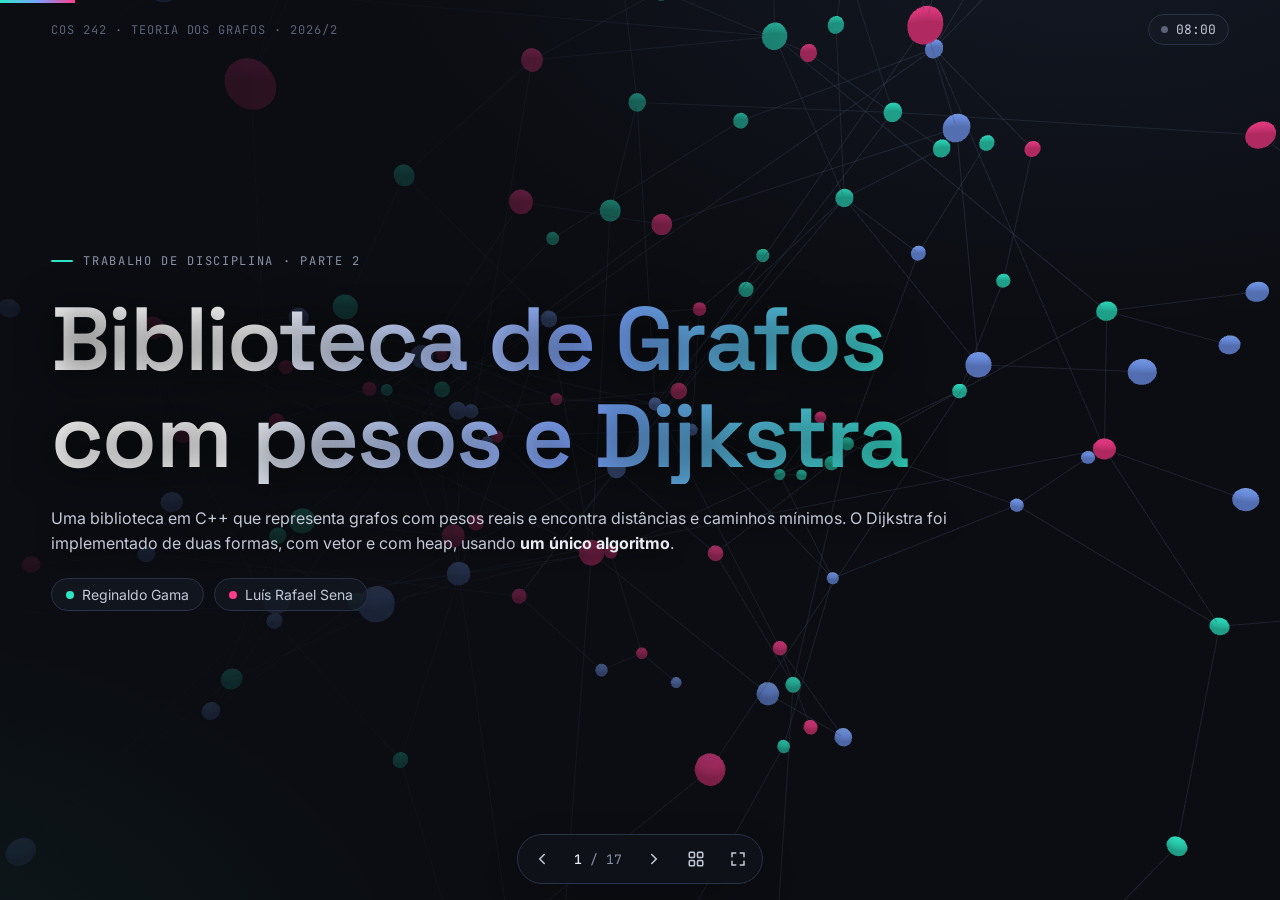
==== index.html @ ed77b67c "feat(site): publica a apresentação interativa no GitHub Pages Slides com BFS/DFS/Dijkstra ao vivo, c" ====
<!doctype html>
<html lang="pt-BR">
<head>
  <meta charset="utf-8" />
  <meta name="viewport" content="width=device-width, initial-scale=1" />
  <title>Biblioteca de Grafos</title>
  <link rel="preconnect" href="https://fonts.googleapis.com" />
  <link rel="preconnect" href="https://fonts.gstatic.com" crossorigin />
  <link href="https://fonts.googleapis.com/css2?family=Inter:wght@400;500;600&family=JetBrains+Mono:wght@400;500&family=Space+Grotesk:wght@500;600&display=swap" rel="stylesheet" />
  <link rel="stylesheet" href="css/style.css" />
  <link rel="stylesheet" href="css/scenes.css" />
  <script>window.__errs=[];addEventListener("error",function(e){__errs.push(String(e.message));document.documentElement.setAttribute("data-errs",__errs.join(" | "))});</script>
</head>
<body>
  <div class="progress"></div>

  <div class="topbar">
    <span class="brand">COS 242 · TEORIA DOS GRAFOS · 2026/2</span>
    <button class="timer" title="Clique para iniciar/pausar (T). Duplo clique zera."><span class="dot"></span><span class="tv">08:00</span></button>
  </div>

  <main class="deck">

    <!-- 1 · Capa -->
    <section class="slide slide-cover" data-title="Capa" data-init="cover">
      <div class="cover-bg"></div>
      <div class="cover-content">
        <span class="kicker" style="--accent:var(--bfs)">Trabalho de disciplina · Parte 2</span>
        <h1>Biblioteca de Grafos<br />com pesos e Dijkstra</h1>
        <p class="lead">Uma biblioteca em C++ que representa grafos com pesos reais e encontra distâncias e caminhos mínimos.
          O Dijkstra foi implementado de duas formas, com vetor e com heap, usando <b>um único algoritmo</b>.</p>
        <div class="cover-meta">
          <span class="pill"><span class="sw" style="background:var(--bfs)"></span>Reginaldo Gama</span>
          <span class="pill"><span class="sw" style="background:var(--dfs)"></span>Luís Rafael Sena</span>
        </div>
      </div>
    </section>

    <!-- 2 · Lista de adjacência sendo construída -->
    <section class="slide" data-title="Lendo o grafo" data-init="lib" style="--accent:var(--dij)">
      <div class="slide-head">
        <span class="kicker">Representação</span>
        <h2>Do arquivo para a lista de adjacência</h2>
        <p class="lead">Cada linha <code>u v peso</code> vira uma chamada de <code>add_edge</code>. A aresta entra <b>duas vezes</b> na lista, uma em cada ponta, porque o grafo não é direcionado.
          O tipo do peso é um parâmetro (<code>Grafo&lt;T&gt;</code>) com padrão <code>T{1}</code>, então os grafos sem peso da Parte 1 continuam funcionando.</p>
      </div>
      <div class="slide-body lib-host"></div>
    </section>

    <!-- 3 · Memória -->
    <section class="slide" data-title="Lista × matriz" data-init="mem" style="--accent:var(--vec)">
      <div class="slide-head">
        <span class="kicker">Memória</span>
        <h2>Por que lista de adjacência?</h2>
        <p class="lead">A matriz reserva <b>n²</b> células, mesmo que quase todas fiquem vazias. Guardar cada célula em 1 bit (<code>vector&lt;bool&gt;</code>/bitset) deixa a matriz 32× menor,
          mas ela <b>continua sendo n²</b>. A lista guarda só as <b>2m</b> arestas que existem.</p>
      </div>
      <div class="slide-body grid-2-wide" style="align-items:start">
        <div class="card">
          <div class="row">
            <select class="sel mem-graph"></select>
            <div class="seg mem-type">
              <button data-t="int">int</button><button data-t="double">double</button><button data-t="long double" class="on">long double</button>
            </div>
          </div>
          <div class="row mem-custom" style="display:none">
            <span class="mono muted" style="font-size:12px;min-width:84px">n = <b class="mn"></b></span>
            <input type="range" class="big mem-n" min="2" max="8" step="0.01" value="5" />
          </div>
          <div class="mem-bars"></div>
          <div class="note"><span style="color:var(--warn)">▍</span> linha amarela = 16 GB de RAM · escala logarítmica de 1 KB a 1 EB</div>
          <div class="mem-verdict"></div>
        </div>
        <div class="card">
          <h3>Grafos reais são esparsos</h3>
          <div class="sparse-host"></div>
          <div class="stats mem-stats"></div>
        </div>
      </div>
    </section>

    <!-- 4 · BFS -->
    <section class="slide" data-title="BFS ao vivo" data-init="bfs" style="--accent:var(--bfs)">
      <div class="slide-head">
        <span class="kicker">Busca em largura</span>
        <h2>BFS: camada por camada</h2>
        <p class="lead">A <b>fila</b> faz todos os vértices a distância k saírem antes dos que estão a distância k+1. Por isso a BFS encontra o <b>menor número de arestas</b> até cada vértice.
          Experimente formatos diferentes: na <b>grade</b> ela avança como uma onda, e no <b>ciclo</b> ela anda nos dois sentidos ao mesmo tempo.</p>
      </div>
      <div class="slide-body"><div class="w-bfs" style="display:flex;flex:1;min-height:0"></div></div>
    </section>

    <!-- 5 · DFS -->
    <section class="slide" data-title="DFS ao vivo" data-init="dfs" style="--accent:var(--dfs)">
      <div class="slide-head">
        <span class="kicker">Busca em profundidade</span>
        <h2>DFS: mergulhar primeiro</h2>
        <p class="lead">Trocando a fila por uma <b>pilha</b>, o mesmo laço segue um caminho até o fim antes de voltar. Na <b>grade</b> ela faz uma "cobrinha", e no <b>ciclo</b> dá a volta inteira para um lado só.
          É <b>iterativa</b>, então não estoura a pilha de recursão com milhões de vértices.</p>
      </div>
      <div class="slide-body"><div class="w-dfs" style="display:flex;flex:1;min-height:0"></div></div>
    </section>

    <!-- 6 · Quatro fronteiras -->
    <section class="slide" data-title="Um algoritmo, quatro fronteiras" data-init="frontier" style="--accent:var(--dij)">
      <div class="slide-head">
        <span class="kicker">Decisão de projeto</span>
        <h2>Um laço só. Muda apenas <em>quem sai primeiro</em>.</h2>
        <p class="lead">Todas as buscas repetem os mesmos passos: <b>tirar</b> um vértice da fronteira, <b>visitar</b> e <b>colocar os vizinhos</b>. Escrevemos esse laço uma vez só (<code>traverse_impl</code>).
          A estrutura de dados plugada nele (a <code>IFronteira</code>) decide a ordem. Abaixo, as quatro buscas rodam ao mesmo tempo no mesmo grafo. Os pontinhos coloridos no código mostram em que linha cada uma está.</p>
      </div>
      <div class="slide-body quad-host"></div>
    </section>

    <!-- 7 · Dijkstra -->
    <section class="slide" data-title="Dijkstra ao vivo" data-init="dijkstra" style="--accent:var(--dij)">
      <div class="slide-head">
        <span class="kicker">Caminho mínimo com pesos</span>
        <h2>Dijkstra e o aviso de peso negativo</h2>
        <p class="lead">Começamos com o grafo da Figura 1, que tem a aresta <b class="c-danger">3–4 com peso −9,5</b>. Nesse caso a biblioteca <b>recusa</b> rodar e avisa, como o enunciado pede.
          Corrija o peso (clique nele) ou use o botão. Depois, passe o mouse num vértice para ver o caminho mínimo até ele.</p>
      </div>
      <div class="slide-body"><div class="w-dij" style="display:flex;flex:1;min-height:0"></div></div>
    </section>

    <!-- 8 · Vetor x heap 3D -->
    <section class="slide" data-title="Vetor × heap" data-init="dual" style="--accent:var(--vec)">
      <div class="slide-head">
        <span class="kicker">Duas implementações do Dijkstra</span>
        <h2>Vetor × heap: quem acha o próximo mais rápido?</h2>
        <p class="lead">A cada passo o Dijkstra precisa do vértice <b>mais próximo</b> ainda não finalizado. O <b class="c-vec">vetor</b> confere os n vértices, um por um (a faixa amarela pisca inteira).
          No <b class="c-dij">heap</b> o menor já está na raiz e só uma descida pela árvore é feita. Os dois finalizam os mesmos vértices na mesma ordem, mas o custo é bem diferente.</p>
      </div>
      <div class="slide-body vh-host"></div>
    </section>

    <!-- 9 · Escala -->
    <section class="slide" data-title="Escala: n² × (n+m) log n" data-init="theory" style="--accent:var(--vec)">
      <div class="slide-head">
        <span class="kicker">Complexidade nos grafos reais</span>
        <h2>Quando o vetor deixa de ser opção</h2>
        <p class="lead">Cada grafo do trabalho tem dois pontos: as operações do <b class="c-vec">vetor</b> (n²) e as do <b class="c-dij">heap</b> ((n+m)·log n).
          Passe o mouse para ver a estimativa de tempo a <b>1 ns por operação</b>. O Estudo de Caso 2 traz a medição real.</p>
      </div>
      <div class="slide-body grid-2-wide">
        <div class="card"><div class="chart theory-chart"></div></div>
        <div class="card">
          <h3>Estimativa a 1 ns/op</h3>
          <div class="table-wrap"><table class="dtable theory-table"></table></div>
        </div>
      </div>
    </section>

    <!-- 10 · Os grafos -->
    <section class="slide" data-title="Os grafos" data-init="graphs" style="--accent:var(--dij)">
      <div class="slide-head">
        <span class="kicker">Dados</span>
        <h2>Os grafos analisados</h2>
        <p class="lead">De <b>10 mil</b> a <b>10 milhões</b> de vértices e até <b>46 milhões</b> de arestas. Clique numa linha para ver a distribuição de graus.</p>
      </div>
      <div class="slide-body grid-2" style="grid-template-columns:minmax(0,1.35fr) minmax(0,1fr)">
        <div class="card"><div class="table-wrap"><table class="dtable graphs-table"></table></div></div>
        <div class="card">
          <div class="row"><h3 class="deg-title">Distribuição de graus</h3><span class="spacer"></span>
            <div class="seg deg-scale"><button data-s="lin" class="on">linear</button><button data-s="log">log</button></div></div>
          <div class="chart deg-chart"></div>
          <div class="stats deg-stats"></div>
        </div>
      </div>
    </section>

    <!-- 11 · Desempenho -->
    <section class="slide" data-title="Quanto custa cada busca" data-init="perf" style="--accent:var(--bfs)">
      <div class="slide-head">
        <span class="kicker">Benchmarks · média de 100 execuções por grafo</span>
        <h2>O Dijkstra custa mais que a BFS e a DFS?</h2>
        <p class="lead perf-lead"></p>
      </div>
      <div class="slide-body grid-2-wide">
        <div class="card">
          <div class="row"><div class="legend perf-legend"></div><span class="spacer"></span>
            <div class="seg perf-stat"><button data-s="media" class="on">média</button><button data-s="mediana">mediana</button></div></div>
          <div class="chart perf-chart"></div>
        </div>
        <div class="card">
          <div class="row"><h3 class="strip-title"></h3></div>
          <div class="chart strip-chart" style="min-height:200px"></div>
          <div class="stats strip-stats"></div>
        </div>
      </div>
    </section>

    <!-- 12 · Árvores -->
    <section class="slide" data-title="A forma de cada busca" data-init="trees" style="--accent:var(--bfs)">
      <div class="slide-head">
        <span class="kicker">Árvores reais · primeiros 220 vértices visitados a partir do vértice 1</span>
        <h2>A forma de cada busca</h2>
      </div>
      <div class="slide-body grid-2-wide">
        <div class="card">
          <div class="row">
            <select class="sel tree-graph"></select>
            <div class="seg tree-alg">
              <button data-a="bfs" class="on"><span class="sw c-bfs"></span>BFS</button>
              <button data-a="dfs"><span class="sw c-dfs"></span>DFS</button>
              <button data-a="dijkstra"><span class="sw c-dij"></span>Dijkstra</button>
            </div>
            <span class="spacer"></span>
            <button class="btn tree-replay"></button>
          </div>
          <div class="chart tree-chart" style="min-height:380px"></div>
          <div class="note">A origem é o ponto branco. Arraste para mover e use a roda do mouse para zoom.</div>
        </div>
        <div class="card">
          <h3>Por que essa forma?</h3>
          <div class="explica"></div>
          <div class="stats tree-stats"></div>
        </div>
      </div>
    </section>

    <!-- 13 · 3D -->
    <section class="slide" data-title="As árvores em 3D" data-init="gallery" style="--accent:var(--dfs)">
      <div class="slide-head">
        <span class="kicker">BFS × DFS × Dijkstra sobrepostas</span>
        <h2>As três árvores em 3D</h2>
        <p class="lead">Os primeiros vértices visitados pelas três buscas a partir do vértice 1, no mesmo espaço. As arestas em <b>branco</b> são compartilhadas,
          e as coloridas aparecem em uma busca só. Arraste para girar e use a roda para zoom.</p>
      </div>
      <div class="slide-body grid-2-wide x3d-body">
        <div class="card" style="padding:0;overflow:hidden;position:relative">
          <div class="x3d"></div>
          <div class="gallery-wrap" style="display:none;padding:16px;overflow:auto"><div class="gallery"></div></div>
        </div>
        <div class="card">
          <div class="seg x3d-tab"><button data-t="3d" class="on">3D interativo</button><button data-t="img">imagens dos Analysers</button></div>
          <select class="sel x3d-graph"></select>
          <div class="seg x3d-algs">
            <button data-a="bfs" class="on"><span class="sw c-bfs"></span>BFS</button>
            <button data-a="dfs" class="on"><span class="sw c-dfs"></span>DFS</button>
            <button data-a="dijkstra" class="on"><span class="sw c-dij"></span>Dijkstra</button>
          </div>
          <div class="row"><span class="mono muted" style="font-size:12px">vértices por busca</span><input type="range" class="x3d-n" min="100" max="1500" step="50" value="700" style="flex:1;accent-color:var(--dfs)"/><span class="mono x3d-nv" style="font-size:12px">700</span></div>
          <label class="mono muted" style="font-size:12px;display:flex;gap:6px;align-items:center"><input type="checkbox" class="x3d-rot" checked /> girar automaticamente</label>
          <div class="stats x3d-stats"></div>
          <p class="note">A <b class="c-dfs">DFS</b> aparece como um fio longo que sai da origem. A <b class="c-bfs">BFS</b> forma um "dente-de-leão" em volta dela, e o <b class="c-dij">Dijkstra</b> fica no meio do caminho.</p>
        </div>
      </div>
    </section>

    <!-- 14 · Estudo 1 -->
    <section class="slide" data-title="Estudo 1: distâncias a partir de 10" data-init="e1" style="--accent:var(--dij)">
      <div class="slide-head">
        <span class="kicker">Estudo de caso 1</span>
        <h2>Distância e caminho mínimo a partir do vértice 10</h2>
        <p class="lead">Para cada grafo com pesos: a distância e o caminho de <b>10</b> até <b>20, 30, 40, 50 e 60</b>, calculados com <code>dijkstra_heap</code>.</p>
      </div>
      <div class="slide-body e1-body"></div>
    </section>

    <!-- 15 · Estudo 2 -->
    <section class="slide" data-title="Estudo 2: vetor × heap medido" data-init="e2" style="--accent:var(--vec)">
      <div class="slide-head">
        <span class="kicker">Estudo de caso 2</span>
        <h2>Tempo médio: Dijkstra com vetor × com heap</h2>
        <p class="lead e2-lead">Sorteamos vértices iniciais, medimos cada execução e tiramos a média.</p>
      </div>
      <div class="slide-body e2-body"></div>
    </section>

    <!-- 16 · Estudo 3 -->
    <section class="slide" data-title="Estudo 3: rede de colaboração" data-init="e3" style="--accent:var(--bfs)">
      <div class="slide-head">
        <span class="kicker">Estudo de caso 3 · rede de colaboração em Computação</span>
        <h2>De Edsger W. Dijkstra a…</h2>
        <p class="lead">O peso de uma aresta é inversamente proporcional ao número de artigos em coautoria: <b>quanto menor, mais próximos</b>. Passe o mouse num pesquisador para destacar o caminho até ele.</p>
      </div>
      <div class="slide-body e3-body"></div>
    </section>

    <!-- 17 · Conclusões -->
    <section class="slide" data-title="Conclusões" data-init="end" style="--accent:var(--ok)">
      <div class="slide-head">
        <span class="kicker">Para levar</span>
        <h2>Conclusões</h2>
      </div>
      <div class="slide-body">
        <div class="takeaways end-cards"></div>
      </div>
    </section>

  </main>

  <nav class="navbar">
    <button class="nav-prev" title="Anterior (←)"><svg viewBox="0 0 24 24" fill="none" stroke="currentColor" stroke-width="2" stroke-linecap="round"><path d="m15 18-6-6 6-6"/></svg></button>
    <span class="count"><b class="cur">1</b> / <span class="tot"></span></span>
    <button class="nav-next" title="Próximo (→)"><svg viewBox="0 0 24 24" fill="none" stroke="currentColor" stroke-width="2" stroke-linecap="round"><path d="m9 18 6-6-6-6"/></svg></button>
    <button class="nav-overview" title="Visão geral (O)"><svg viewBox="0 0 24 24" fill="none" stroke="currentColor" stroke-width="2"><rect x="3" y="3" width="7" height="7" rx="1.5"/><rect x="14" y="3" width="7" height="7" rx="1.5"/><rect x="3" y="14" width="7" height="7" rx="1.5"/><rect x="14" y="14" width="7" height="7" rx="1.5"/></svg></button>
    <button class="nav-full" title="Tela cheia (F)"><svg viewBox="0 0 24 24" fill="none" stroke="currentColor" stroke-width="2" stroke-linecap="round"><path d="M4 9V4h5M20 9V4h-5M4 15v5h5M20 15v5h-5"/></svg></button>
  </nav>

  <div class="overview"><h2>Visão geral</h2><div class="overview-grid"></div></div>
  <div class="lightbox"><div class="lb-bar"><span class="lb-title"></span><button class="btn lb-close">Fechar (Esc)</button></div><div class="stage"><img alt="" /></div></div>

  <script src="js/vendor/d3.v7.min.js"></script>
  <script src="js/vendor/3d-force-graph.min.js"></script>
  <script src="data/dados.js"></script>
  <script src="data/dados3d.js"></script>
  <script src="data/estudos.js"></script>
  <script src="js/engine.js"></script>
  <script src="js/graphview.js"></script>
  <script src="js/widgets.js"></script>
  <script src="js/charts.js"></script>
  <script src="js/scenes.js"></script>
  <script src="js/app.js"></script>
</body>
</html>
---- css/style.css ----
/* ==========================================================
   Tokens
   ========================================================== */
:root {
  --bg: #0b0d12;
  --bg-2: #10131a;
  --surface: #151923;
  --surface-2: #1b2030;
  --surface-3: #232a3d;
  --line: #2a3246;
  --line-soft: #1f2636;
  --text: #e9ecf3;
  --text-2: #c3c9d6;
  --muted: #8a93a8;
  --faint: #5a6378;

  --bfs: #2ee6c5;
  --dfs: #ff3d8b;
  --dij: #7aa2ff;
  --vec: #f5b041;
  --heap: #7aa2ff;
  --warn: #ffb547;
  --danger: #ff5d6c;
  --ok: #3ddc97;

  --alg: var(--bfs);

  --radius: 14px;
  --radius-sm: 9px;
  --shadow: 0 18px 50px -20px rgba(0, 0, 0, .65);

  --font: "Inter", system-ui, -apple-system, "Segoe UI", Roboto, sans-serif;
  --font-display: "Space Grotesk", "Inter", system-ui, sans-serif;
  --font-mono: "JetBrains Mono", ui-monospace, "Cascadia Code", Consolas, monospace;
}

* { box-sizing: border-box; }

html, body {
  margin: 0;
  height: 100%;
  background: var(--bg);
  color: var(--text);
  font-family: var(--font);
  font-size: 16px;
  -webkit-font-smoothing: antialiased;
  overflow: hidden;
}

button, input, select { font: inherit; color: inherit; }

::selection { background: color-mix(in srgb, var(--dij) 40%, transparent); }

/* ==========================================================
   Deck
   ========================================================== */
.deck {
  position: fixed;
  inset: 0;
  background:
    radial-gradient(1200px 700px at 85% -10%, rgba(122, 162, 255, .08), transparent 60%),
    radial-gradient(900px 600px at -10% 110%, rgba(46, 230, 197, .06), transparent 60%),
    var(--bg);
}

.slide {
  position: absolute;
  inset: 0;
  padding: 64px clamp(16px, 4vw, 64px) 76px;
  display: flex;
  flex-direction: column;
  gap: 18px;
  overflow-y: auto;
  overflow-x: hidden;
  opacity: 0;
  visibility: hidden;
  transform: translateX(40px);
  transition: opacity .45s ease, transform .45s cubic-bezier(.2, .7, .2, 1), visibility 0s .45s;
}
.slide.is-before { transform: translateX(-40px); }
.slide.is-active {
  opacity: 1;
  visibility: visible;
  transform: none;
  transition: opacity .45s ease, transform .45s cubic-bezier(.2, .7, .2, 1), visibility 0s;
}

.slide-head { display: flex; flex-direction: column; gap: 6px; max-width: 1100px; }
.kicker {
  font-family: var(--font-mono);
  font-size: 12px;
  letter-spacing: .14em;
  text-transform: uppercase;
  color: var(--muted);
  display: flex;
  align-items: center;
  gap: 10px;
}
.kicker::before {
  content: "";
  width: 22px;
  height: 2px;
  border-radius: 2px;
  background: var(--accent, var(--dij));
}
.slide h1, .slide h2 {
  font-family: var(--font-display);
  font-weight: 600;
  letter-spacing: -.02em;
  margin: 0;
  line-height: 1.08;
}
.slide h2 { font-size: clamp(26px, 3.2vw, 42px); }
.lead { color: var(--text-2); font-size: clamp(15px, 1.25vw, 18px); line-height: 1.55; margin: 0; max-width: 900px; }
.lead b, .lead strong { color: var(--text); }
.slide-body { flex: 1; min-height: 0; display: flex; flex-direction: column; gap: 16px; }

.grid-2 { display: grid; grid-template-columns: minmax(0, 1fr) minmax(0, 1fr); gap: 18px; min-height: 0; flex: 1; }
.grid-2-wide { display: grid; grid-template-columns: minmax(0, 1.5fr) minmax(0, 1fr); gap: 18px; min-height: 0; flex: 1; }

.card {
  background: linear-gradient(180deg, var(--surface), var(--bg-2));
  border: 1px solid var(--line-soft);
  border-radius: var(--radius);
  padding: 18px;
  box-shadow: var(--shadow);
  min-width: 0;
  min-height: 0;
  display: flex;
  flex-direction: column;
  gap: 12px;
}
.card h3 {
  margin: 0;
  font-size: 13px;
  font-family: var(--font-mono);
  font-weight: 500;
  letter-spacing: .08em;
  text-transform: uppercase;
  color: var(--muted);
}

.muted { color: var(--muted); }
.mono { font-family: var(--font-mono); }
.c-bfs { color: var(--bfs); } .c-dfs { color: var(--dfs); } .c-dij { color: var(--dij); }
.c-vec { color: var(--vec); } .c-warn { color: var(--warn); } .c-ok { color: var(--ok); } .c-danger { color: var(--danger); }

/* ---------- chrome: barra inferior, progresso, timer ---------- */
.progress {
  position: fixed;
  top: 0; left: 0;
  height: 3px;
  background: linear-gradient(90deg, var(--bfs), var(--dij), var(--dfs));
  transition: width .45s ease;
  z-index: 20;
}

.topbar {
  position: fixed;
  top: 14px;
  right: clamp(16px, 4vw, 64px);
  left: clamp(16px, 4vw, 64px);
  display: flex;
  justify-content: space-between;
  align-items: center;
  pointer-events: none;
  z-index: 15;
}
.topbar > * { pointer-events: auto; }
.brand {
  font-family: var(--font-mono);
  font-size: 12px;
  color: var(--faint);
  letter-spacing: .08em;
}

.timer {
  font-family: var(--font-mono);
  font-size: 13px;
  padding: 6px 12px;
  border-radius: 999px;
  border: 1px solid var(--line);
  background: rgba(21, 25, 35, .8);
  backdrop-filter: blur(8px);
  cursor: pointer;
  display: flex;
  align-items: center;
  gap: 8px;
  color: var(--text-2);
  user-select: none;
}
.timer .dot { width: 7px; height: 7px; border-radius: 50%; background: var(--faint); }
.timer.running .dot { background: var(--ok); box-shadow: 0 0 10px var(--ok); }
.timer.late { color: var(--warn); border-color: color-mix(in srgb, var(--warn) 40%, transparent); }
.timer.over { color: var(--danger); border-color: color-mix(in srgb, var(--danger) 50%, transparent); }

.navbar {
  position: fixed;
  bottom: 16px;
  left: 50%;
  transform: translateX(-50%);
  display: flex;
  align-items: center;
  gap: 6px;
  padding: 6px;
  border-radius: 999px;
  border: 1px solid var(--line);
  background: rgba(16, 19, 26, .85);
  backdrop-filter: blur(10px);
  z-index: 15;
  box-shadow: var(--shadow);
}
.navbar button {
  border: 0;
  background: transparent;
  width: 36px; height: 36px;
  border-radius: 50%;
  cursor: pointer;
  display: grid;
  place-items: center;
  color: var(--text-2);
}
.navbar button:hover { background: var(--surface-2); color: var(--text); }
.navbar .count { font-family: var(--font-mono); font-size: 13px; color: var(--muted); min-width: 64px; text-align: center; }
.navbar .count b { color: var(--text); font-weight: 500; }
.navbar svg { width: 18px; height: 18px; }

.keys-hint {
  position: fixed;
  bottom: 24px;
  right: clamp(16px, 4vw, 64px);
  font-size: 12px;
  color: var(--faint);
  font-family: var(--font-mono);
  z-index: 10;
}
kbd {
  font-family: var(--font-mono);
  font-size: 11px;
  padding: 1px 6px;
  border-radius: 5px;
  border: 1px solid var(--line);
  background: var(--surface);
  color: var(--text-2);
}

/* ---------- visão geral ---------- */
.overview {
  position: fixed;
  inset: 0;
  z-index: 40;
  background: rgba(8, 10, 14, .92);
  backdrop-filter: blur(12px);
  display: none;
  padding: 60px clamp(16px, 5vw, 80px);
  overflow-y: auto;
}
.overview.open { display: block; }
.overview h2 { font-family: var(--font-display); font-weight: 600; margin: 0 0 22px; }
.overview-grid { display: grid; grid-template-columns: repeat(auto-fill, minmax(230px, 1fr)); gap: 12px; }
.overview-item {
  text-align: left;
  border: 1px solid var(--line);
  background: var(--surface);
  border-radius: var(--radius-sm);
  padding: 14px;
  cursor: pointer;
  display: flex;
  flex-direction: column;
  gap: 6px;
  transition: border-color .2s, transform .2s;
}
.overview-item:hover { border-color: var(--dij); transform: translateY(-2px); }
.overview-item .n { font-family: var(--font-mono); font-size: 12px; color: var(--muted); }
.overview-item .t { font-weight: 600; }
.overview-item.current { border-color: var(--bfs); }

/* ==========================================================
   Capa
   ========================================================== */
.slide-cover { justify-content: center; padding-top: 40px; }
.cover-bg { position: absolute; inset: 0; z-index: 0; opacity: .55; }
.cover-bg svg { width: 100%; height: 100%; display: block; }
.cover-content { position: relative; z-index: 1; max-width: 980px; display: flex; flex-direction: column; gap: 22px; }
.cover-content h1 {
  font-size: clamp(42px, 7vw, 96px);
  background: linear-gradient(100deg, #fff 20%, var(--dij) 55%, var(--bfs) 90%);
  -webkit-background-clip: text;
  background-clip: text;
  color: transparent;
}
.cover-meta { display: flex; flex-wrap: wrap; gap: 10px; }
.pill {
  display: inline-flex;
  align-items: center;
  gap: 8px;
  padding: 7px 14px;
  border-radius: 999px;
  border: 1px solid var(--line);
  background: rgba(21, 25, 35, .75);
  font-size: 14px;
  color: var(--text-2);
}
.pill .sw { width: 8px; height: 8px; border-radius: 50%; }
.cover-start { color: var(--muted); font-size: 14px; display: flex; gap: 8px; align-items: center; }

/* ==========================================================
   Código
   ========================================================== */
.code {
  font-family: var(--font-mono);
  font-size: 13px;
  line-height: 1.65;
  background: #0d1017;
  border: 1px solid var(--line-soft);
  border-radius: var(--radius-sm);
  padding: 14px 0;
  overflow: auto;
  margin: 0;
  color: #cfd6e4;
}
.code .ln {
  display: block;
  padding: 0 16px 0 12px;
  border-left: 3px solid transparent;
  white-space: pre;
  transition: background .2s, border-color .2s;
}
.code .ln.hl { background: color-mix(in srgb, var(--alg) 14%, transparent); border-left-color: var(--alg); }
.code .ln.dim { opacity: .45; }
.tok-k { color: #c792ea; } .tok-t { color: #7fdbca; } .tok-f { color: #82aaff; }
.tok-c { color: #637089; font-style: italic; } .tok-n { color: #f78c6c; } .tok-s { color: #c3e88d; }

/* ==========================================================
   Widget de grafo
   ========================================================== */
.gw { display: flex; flex-direction: column; gap: 10px; flex: 1; min-height: 0; }
.gw-toolbar { display: flex; flex-wrap: wrap; gap: 8px; align-items: center; }
.gw-toolbar .sep { width: 1px; height: 24px; background: var(--line); margin: 0 4px; }
.seg {
  display: inline-flex;
  background: var(--surface);
  border: 1px solid var(--line);
  border-radius: 10px;
  padding: 3px;
  gap: 2px;
}
.seg button, .btn {
  border: 0;
  background: transparent;
  padding: 6px 11px;
  border-radius: 7px;
  cursor: pointer;
  font-size: 13px;
  color: var(--text-2);
  white-space: nowrap;
  display: inline-flex;
  align-items: center;
  gap: 6px;
}
.seg button:hover, .btn:hover { color: var(--text); background: var(--surface-2); }
.seg button.on { background: var(--surface-3); color: var(--text); box-shadow: inset 0 0 0 1px var(--line); }
.seg button.on .sw { box-shadow: 0 0 8px currentColor; }
.btn { border: 1px solid var(--line); background: var(--surface); }
.btn.primary { background: color-mix(in srgb, var(--alg) 18%, var(--surface)); border-color: color-mix(in srgb, var(--alg) 50%, transparent); color: var(--text); }
.btn svg, .seg svg { width: 15px; height: 15px; }
.sw { width: 8px; height: 8px; border-radius: 50%; display: inline-block; background: currentColor; }

.gw-main { display: grid; grid-template-columns: minmax(0, 1.45fr) minmax(280px, 1fr); gap: 14px; flex: 1; min-height: 0; }
.gw-canvas {
  position: relative;
  background:
    radial-gradient(circle at 1px 1px, rgba(255, 255, 255, .05) 1px, transparent 0) 0 0 / 22px 22px,
    #0d1017;
  border: 1px solid var(--line-soft);
  border-radius: var(--radius);
  min-height: 300px;
  overflow: hidden;
}
.gw-canvas svg { width: 100%; height: 100%; display: block; position: absolute; inset: 0; }
.gw-canvas.mode-add-node { cursor: crosshair; }
.gw-hint {
  position: absolute;
  left: 12px; bottom: 10px;
  font-size: 12px;
  color: var(--faint);
  pointer-events: none;
}
.gw-alert {
  position: absolute;
  left: 12px; right: 12px; top: 12px;
  display: none;
  gap: 12px;
  align-items: center;
  padding: 12px 14px;
  border-radius: 10px;
  background: color-mix(in srgb, var(--danger) 14%, #12141b);
  border: 1px solid color-mix(in srgb, var(--danger) 45%, transparent);
  color: #ffd6da;
  font-size: 14px;
  z-index: 3;
}
.gw-alert.show { display: flex; }
.gw-alert .btn { margin-left: auto; }

.gw-side { display: flex; flex-direction: column; gap: 10px; min-height: 0; overflow: auto; }
.panel {
  background: var(--surface);
  border: 1px solid var(--line-soft);
  border-radius: var(--radius-sm);
  padding: 12px;
  display: flex;
  flex-direction: column;
  gap: 8px;
}
.panel-title {
  font-family: var(--font-mono);
  font-size: 11px;
  letter-spacing: .1em;
  text-transform: uppercase;
  color: var(--muted);
  display: flex;
  justify-content: space-between;
  gap: 8px;
}
.panel-title b { color: var(--text-2); font-weight: 500; }

.msg {
  font-size: 14px;
  line-height: 1.5;
  color: var(--text-2);
  min-height: 42px;
}
.msg b { color: var(--text); }
.msg .tag {
  display: inline-block;
  font-family: var(--font-mono);
  font-size: 11px;
  padding: 1px 7px;
  border-radius: 5px;
  margin-right: 6px;
  background: var(--surface-3);
  color: var(--alg);
}

/* fronteira: fila / pilha */
.chips { display: flex; gap: 6px; flex-wrap: wrap; align-items: center; min-height: 34px; }
.chips.stack { flex-direction: column-reverse; align-items: stretch; }
.chip {
  font-family: var(--font-mono);
  font-size: 13px;
  padding: 5px 9px;
  border-radius: 7px;
  background: var(--surface-2);
  border: 1px solid var(--line);
  display: inline-flex;
  gap: 6px;
  align-items: center;
  animation: chip-in .25s ease;
}
.chip small { color: var(--muted); font-size: 11px; }
.chip.head { border-color: var(--alg); box-shadow: 0 0 0 1px var(--alg) inset; }
.chip.stale { opacity: .45; text-decoration: line-through; }
.chips .empty { color: var(--faint); font-size: 13px; font-style: italic; }
.chips .cap { font-size: 11px; color: var(--muted); font-family: var(--font-mono); }
@keyframes chip-in { from { opacity: 0; transform: translateY(-4px) scale(.95); } }

/* fronteira: vetor */
.vec-grid { display: grid; grid-template-columns: repeat(auto-fill, minmax(46px, 1fr)); gap: 4px; }
.vec-cell {
  border: 1px solid var(--line);
  border-radius: 6px;
  padding: 4px 2px;
  text-align: center;
  font-family: var(--font-mono);
  font-size: 12px;
  background: var(--bg-2);
  opacity: .5;
  transition: all .2s;
}
.vec-cell .i { font-size: 10px; color: var(--muted); display: block; }
.vec-cell.pending { opacity: 1; border-color: color-mix(in srgb, var(--vec) 60%, transparent); }
.vec-cell.min { background: color-mix(in srgb, var(--vec) 25%, var(--bg-2)); border-color: var(--vec); box-shadow: 0 0 12px -2px var(--vec); }

/* tabela pai/dist */
.tbl { width: 100%; border-collapse: collapse; font-family: var(--font-mono); font-size: 12.5px; }
.tbl th { text-align: left; font-weight: 500; color: var(--muted); padding: 4px 6px; border-bottom: 1px solid var(--line); font-size: 11px; }
.tbl td { padding: 3px 6px; border-bottom: 1px solid var(--line-soft); color: var(--text-2); }
.tbl tr.cur td { background: color-mix(in srgb, var(--alg) 14%, transparent); color: var(--text); }
.tbl tr.done td:first-child { color: var(--alg); }
.tbl td.changed { animation: flash 0.7s ease; }
@keyframes flash { from { background: color-mix(in srgb, var(--warn) 45%, transparent); } }

.gw-controls {
  display: flex;
  align-items: center;
  gap: 8px;
  flex-wrap: wrap;
}
.gw-controls .btn { padding: 7px 10px; }
.gw-controls input[type=range] { flex: 1; min-width: 120px; accent-color: var(--alg); }
.gw-controls .stepinfo { font-family: var(--font-mono); font-size: 12px; color: var(--muted); min-width: 92px; text-align: right; }
select.sel {
  background: var(--surface);
  border: 1px solid var(--line);
  border-radius: 8px;
  padding: 6px 8px;
  font-size: 13px;
  color: var(--text-2);
}

/* SVG do grafo */
.g-edge line { stroke: #3a4459; stroke-width: 2; transition: stroke .25s, stroke-width .25s, opacity .25s; }
.g-edge .hit { stroke: transparent; stroke-width: 16; }
.g-edge.tree line.vis { stroke: var(--alg); stroke-width: 4; }
.g-edge.tentative line.vis { stroke: var(--alg); stroke-width: 3; stroke-dasharray: 6 5; opacity: .75; }
.g-edge.active line.vis { stroke: var(--warn); stroke-width: 5; }
.g-edge.neg line.vis { stroke: var(--danger); stroke-width: 3.5; stroke-dasharray: 3 4; }
.g-edge.hover line.vis { stroke: #8fa2c8; stroke-width: 3; }
.g-edge.faded { opacity: .25; }
.g-edge .wbg { fill: #0d1017; stroke: var(--line); stroke-width: 1; rx: 6; }
.g-edge .wt { fill: var(--text-2); font-family: var(--font-mono); font-size: 12px; text-anchor: middle; dominant-baseline: central; pointer-events: none; }
.g-edge.neg .wt { fill: var(--danger); }
.g-edge .wlabel { cursor: text; }
.g-edge.active .wbg { stroke: var(--warn); }

.g-node circle.body { fill: #151a26; stroke: #5b6884; stroke-width: 2; transition: fill .25s, stroke .25s, r .25s; }
.g-node text.lbl { fill: var(--text); font-family: var(--font-display); font-weight: 600; font-size: 15px; text-anchor: middle; dominant-baseline: central; pointer-events: none; }
.g-node text.dist { fill: var(--muted); font-family: var(--font-mono); font-size: 11.5px; text-anchor: middle; pointer-events: none; }
.g-node text.ord { fill: var(--faint); font-family: var(--font-mono); font-size: 10px; pointer-events: none; }
.g-node circle.ring { fill: none; stroke: var(--alg); stroke-width: 2; opacity: 0; }
.g-node.origin circle.ring { opacity: .9; stroke-dasharray: 3 3; }
.g-node.frontier circle.body { stroke: var(--alg); stroke-dasharray: 4 3; fill: color-mix(in srgb, var(--alg) 10%, #151a26); }
.g-node.visited circle.body { fill: color-mix(in srgb, var(--alg) 32%, #151a26); stroke: var(--alg); stroke-dasharray: none; }
.g-node.visited text.dist { fill: var(--alg); }
.g-node.current circle.body { fill: var(--alg); stroke: #fff; stroke-dasharray: none; }
.g-node.current text.lbl { fill: #0b0d12; }
.g-node.current circle.glow { opacity: .9; }
.g-node circle.glow { fill: none; stroke: var(--alg); stroke-width: 10; opacity: 0; filter: blur(6px); transition: opacity .25s; }
.g-node.target circle.body { stroke: var(--warn); stroke-width: 3; }
.g-node.hover circle.body { stroke: #fff; }
.g-node.faded { opacity: .3; }
.g-node.pending-edge circle.body { stroke: var(--warn); stroke-width: 3; }
.g-node { cursor: pointer; }
.gw-canvas.readonly .g-node { cursor: default; }

.w-input {
  position: absolute;
  width: 70px;
  padding: 4px 6px;
  border-radius: 7px;
  border: 1px solid var(--dij);
  background: #0d1017;
  font-family: var(--font-mono);
  font-size: 13px;
  text-align: center;
  z-index: 5;
  outline: none;
  box-shadow: 0 0 0 3px color-mix(in srgb, var(--dij) 25%, transparent);
}

/* heap em árvore */
.heap-svg { width: 100%; height: 150px; display: block; }
.heap-svg .hn circle { fill: var(--surface-2); stroke: var(--heap); stroke-width: 1.5; }
.heap-svg .hn.root circle { fill: color-mix(in srgb, var(--heap) 30%, var(--surface-2)); stroke-width: 2.5; }
.heap-svg .hn.stale circle { stroke: var(--faint); stroke-dasharray: 3 2; }
.heap-svg .hn text { fill: var(--text); font-family: var(--font-mono); font-size: 10.5px; text-anchor: middle; dominant-baseline: central; }
.heap-svg .hn text.c { fill: var(--muted); font-size: 9.5px; }
.heap-svg line { stroke: var(--line); stroke-width: 1.5; }

/* ==========================================================
   Gráficos / blocos de dados
   ========================================================== */
.chart { position: relative; flex: 1; min-height: 240px; }
.chart svg { display: block; width: 100%; height: 100%; position: absolute; inset: 0; }
.axis text { fill: var(--muted); font-family: var(--font-mono); font-size: 11px; }
.axis path, .axis line { stroke: var(--line); }
.gridline line { stroke: var(--line-soft); }
.gridline path { display: none; }
.axis-label { fill: var(--muted); font-size: 12px; font-family: var(--font); }

.tooltip {
  position: fixed;
  pointer-events: none;
  z-index: 50;
  background: rgba(13, 16, 23, .96);
  border: 1px solid var(--line);
  border-radius: 9px;
  padding: 9px 11px;
  font-size: 12.5px;
  line-height: 1.5;
  color: var(--text-2);
  box-shadow: var(--shadow);
  opacity: 0;
  transition: opacity .12s;
  max-width: 320px;
}
.tooltip b { color: var(--text); }
.tooltip .mono { font-size: 12px; }

.legend { display: flex; flex-wrap: wrap; gap: 6px; }
.legend button {
  border: 1px solid var(--line);
  background: var(--surface);
  border-radius: 999px;
  padding: 5px 11px;
  font-size: 12.5px;
  cursor: pointer;
  display: inline-flex;
  align-items: center;
  gap: 7px;
  color: var(--text-2);
}
.legend button.off { opacity: .4; }

.stats { display: grid; grid-template-columns: repeat(auto-fit, minmax(140px, 1fr)); gap: 10px; }
.stat {
  background: var(--surface);
  border: 1px solid var(--line-soft);
  border-radius: var(--radius-sm);
  padding: 12px 14px;
  display: flex;
  flex-direction: column;
  gap: 2px;
}
.stat .v { font-family: var(--font-display); font-size: 26px; font-weight: 600; letter-spacing: -.02em; }
.stat .l { font-size: 12px; color: var(--muted); }

.dtable { width: 100%; border-collapse: collapse; font-size: 13.5px; }
.dtable th {
  text-align: right;
  font-weight: 500;
  font-size: 11.5px;
  color: var(--muted);
  font-family: var(--font-mono);
  text-transform: uppercase;
  letter-spacing: .05em;
  padding: 8px 10px;
  border-bottom: 1px solid var(--line);
  white-space: nowrap;
}
.dtable th:first-child, .dtable td:first-child { text-align: left; }
.dtable td { text-align: right; padding: 8px 8px; border-bottom: 1px solid var(--line-soft); font-variant-numeric: tabular-nums; color: var(--text-2); white-space: nowrap; }
.dtable td:first-child { color: var(--text); font-weight: 500; }
.dtable tbody tr { cursor: pointer; transition: background .15s; }
.dtable tbody tr:hover td { background: var(--surface-2); }
.dtable tbody tr.sel td { background: color-mix(in srgb, var(--dij) 13%, transparent); }
.dtable tbody tr.sel td:first-child { box-shadow: inset 3px 0 0 var(--dij); }
.table-wrap { overflow: auto; min-height: 0; }
.badge {
  display: inline-block;
  font-size: 10.5px;
  font-family: var(--font-mono);
  padding: 1px 6px;
  border-radius: 5px;
  border: 1px solid var(--line);
  color: var(--muted);
  margin-left: 6px;
  vertical-align: 1px;
}
.badge.w { color: var(--vec); border-color: color-mix(in srgb, var(--vec) 40%, transparent); }

.row { display: flex; gap: 10px; align-items: center; flex-wrap: wrap; }
.spacer { flex: 1; }

/* memória */
.mem-bars { display: flex; flex-direction: column; gap: 16px; }
.mem-bar .top { display: flex; justify-content: space-between; align-items: baseline; gap: 10px; margin-bottom: 6px; }
.mem-bar .name { font-size: 14px; color: var(--text-2); }
.mem-bar .val { font-family: var(--font-display); font-size: 30px; font-weight: 600; letter-spacing: -.02em; }
.mem-bar .track { height: 14px; border-radius: 7px; background: var(--bg-2); border: 1px solid var(--line-soft); overflow: hidden; position: relative; }
.mem-bar .fill { height: 100%; border-radius: 7px; transition: width .6s cubic-bezier(.2, .7, .2, 1); }
.mem-bar .ram { position: absolute; top: -3px; bottom: -3px; width: 2px; background: var(--warn); }
.mem-verdict { font-size: 15px; padding: 12px 14px; border-radius: 10px; border: 1px solid var(--line); background: var(--surface); line-height: 1.5; }
.mem-verdict.bad { border-color: color-mix(in srgb, var(--danger) 45%, transparent); background: color-mix(in srgb, var(--danger) 9%, var(--surface)); }
.mem-verdict.good { border-color: color-mix(in srgb, var(--ok) 40%, transparent); background: color-mix(in srgb, var(--ok) 8%, var(--surface)); }
input[type=range].big { width: 100%; accent-color: var(--dij); }

/* lista de adjacência */
.adj-list { font-family: var(--font-mono); font-size: 13.5px; display: flex; flex-direction: column; gap: 4px; }
.adj-row { display: flex; gap: 8px; align-items: center; padding: 6px 8px; border-radius: 8px; border: 1px solid transparent; cursor: default; flex-wrap: wrap; }
.adj-row .k { color: var(--dij); font-weight: 600; min-width: 34px; }
.adj-row .cell { padding: 2px 7px; border-radius: 6px; background: var(--surface-2); border: 1px solid var(--line); color: var(--text-2); }
.adj-row .cell i { color: var(--vec); font-style: normal; }
.adj-row.hover { background: var(--surface-2); border-color: var(--line); }
.adj-row.hover .cell { border-color: color-mix(in srgb, var(--dij) 50%, transparent); }

/* galeria */
.gallery { display: grid; grid-template-columns: repeat(auto-fill, minmax(210px, 1fr)); gap: 12px; }
.thumb {
  border: 1px solid var(--line);
  border-radius: 12px;
  overflow: hidden;
  cursor: zoom-in;
  background: #111;
  padding: 0;
  display: flex;
  flex-direction: column;
  text-align: left;
  transition: transform .2s, border-color .2s;
}
.thumb:hover { transform: translateY(-3px); border-color: var(--dij); }
.thumb img { width: 100%; aspect-ratio: 4/3; object-fit: cover; display: block; }
.thumb span { padding: 8px 10px; font-size: 13px; color: var(--text-2); background: var(--surface); }
.lightbox {
  position: fixed;
  inset: 0;
  background: rgba(5, 6, 9, .94);
  z-index: 60;
  display: none;
  cursor: grab;
}
.lightbox.open { display: block; }
.lightbox .stage { position: absolute; inset: 0; overflow: hidden; }
.lightbox img { position: absolute; top: 0; left: 0; transform-origin: 0 0; max-width: none; user-select: none; -webkit-user-drag: none; }
.lightbox .lb-bar { position: absolute; top: 14px; left: 16px; right: 16px; display: flex; justify-content: space-between; align-items: center; z-index: 2; color: var(--text-2); font-size: 14px; }

/* árvores */
.tree-svg .link { fill: none; stroke-opacity: .55; stroke-width: 1.2; }
.tree-svg .node circle { stroke: #0b0d12; stroke-width: 1; }
.tree-svg .node.root circle { stroke: #fff; stroke-width: 2; }

/* estudos */
.placeholder {
  border: 1.5px dashed var(--line);
  border-radius: var(--radius);
  padding: 22px;
  display: grid;
  grid-template-columns: minmax(0, 1fr) minmax(0, 1.2fr);
  gap: 22px;
  background: repeating-linear-gradient(135deg, transparent 0 14px, rgba(255, 255, 255, .012) 14px 28px);
  flex: 1;
}
.placeholder h4 { margin: 0 0 8px; font-family: var(--font-display); font-size: 22px; font-weight: 600; }
.placeholder p { color: var(--text-2); line-height: 1.6; margin: 0 0 10px; }
.placeholder .status { display: inline-flex; gap: 8px; align-items: center; color: var(--warn); font-family: var(--font-mono); font-size: 12px; margin-bottom: 12px; }
.placeholder .status .sw { animation: pulse 1.6s infinite; background: var(--warn); }
@keyframes pulse { 50% { opacity: .3; } }

.path { display: flex; flex-wrap: wrap; align-items: center; gap: 4px; }
.path .pv {
  font-family: var(--font-mono);
  font-size: 12.5px;
  padding: 2px 8px;
  border-radius: 6px;
  background: var(--surface-2);
  border: 1px solid var(--line);
  color: var(--text-2);
}
.path .pv.end { border-color: var(--dij); color: var(--text); }
.path .arr { color: var(--faint); font-size: 12px; }
.path.names .pv { font-family: var(--font); }

/* conclusões */
.takeaways { display: grid; grid-template-columns: repeat(auto-fit, minmax(260px, 1fr)); gap: 14px; }
.takeaway { padding: 18px; border-radius: var(--radius); border: 1px solid var(--line-soft); background: linear-gradient(180deg, var(--surface), var(--bg-2)); display: flex; flex-direction: column; gap: 8px; }
.takeaway .big { font-family: var(--font-display); font-size: 34px; font-weight: 600; letter-spacing: -.02em; }
.takeaway p { margin: 0; color: var(--text-2); line-height: 1.55; font-size: 14.5px; }

.note { font-size: 12.5px; color: var(--muted); line-height: 1.5; }
.note b { color: var(--text-2); font-weight: 500; }

/* ==========================================================
   Responsivo
   ========================================================== */
@media (max-width: 1100px) {
  .gw-main { grid-template-columns: 1fr; }
  .gw-canvas { min-height: 340px; }
  .grid-2, .grid-2-wide, .placeholder { grid-template-columns: 1fr; }
}
@media (max-width: 640px) {
  .slide { padding: 54px 16px 84px; }
  .keys-hint, .brand { display: none; }
  .navbar { bottom: 10px; }
  .card { padding: 14px; }
}

/* caminho destacado (hover) */
.g-edge.path line.vis { stroke: var(--warn); stroke-width: 5; stroke-dasharray: none; opacity: 1; }
.g-edge.path .wbg { stroke: var(--warn); }
.g-node.onpath circle.body { stroke: var(--warn); stroke-width: 3; }
code { font-family: var(--font-mono); font-size: .92em; color: var(--text); }
---- css/scenes.css ----
/* Estilos das cenas animadas (js/scenes.js) e dos estudos de caso. */

/* ==========================================================
   Entrada animada dos slides
   ========================================================== */
@keyframes rise { from { opacity: 0; transform: translateY(18px); } to { opacity: 1; transform: none; } }
.slide.is-active .slide-head > * { animation: rise .55s cubic-bezier(.2, .7, .2, 1) both; }
.slide.is-active .slide-head > :nth-child(2) { animation-delay: .06s; }
.slide.is-active .slide-head > :nth-child(3) { animation-delay: .12s; }
.slide.is-active .slide-body .card { animation: rise .6s cubic-bezier(.2, .7, .2, 1) both; animation-delay: .18s; }
.slide.is-active .slide-body .card:nth-child(2) { animation-delay: .28s; }
.slide.is-active .slide-body .card:nth-child(3) { animation-delay: .38s; }
.slide.is-active .cover-content > * { animation: rise .8s cubic-bezier(.2, .7, .2, 1) both; }
.slide.is-active .cover-content > :nth-child(2) { animation-delay: .12s; }
.slide.is-active .cover-content > :nth-child(3) { animation-delay: .24s; }
.slide.is-active .cover-content > :nth-child(4) { animation-delay: .36s; }
.slide.is-active .takeaway { animation: rise .6s cubic-bezier(.2, .7, .2, 1) both; }
.slide.is-active .takeaway:nth-child(2) { animation-delay: .1s; }
.slide.is-active .takeaway:nth-child(3) { animation-delay: .2s; }
.slide.is-active .takeaway:nth-child(4) { animation-delay: .3s; }
.slide.is-active .takeaway:nth-child(5) { animation-delay: .4s; }

.cover-bg { opacity: .9; -webkit-mask-image: linear-gradient(90deg, rgba(0,0,0,.12) 0%, rgba(0,0,0,.25) 35%, #000 70%); mask-image: linear-gradient(90deg, rgba(0,0,0,.12) 0%, rgba(0,0,0,.25) 35%, #000 70%); }
.cover-bg canvas { display: block; }
.cover-content { pointer-events: none; }
.cover-content > * { pointer-events: auto; }
.slide-cover .cover-content h1 { text-shadow: 0 4px 40px rgba(0, 0, 0, .8); }
.slide-cover .lead { text-shadow: 0 2px 18px rgba(0, 0, 0, .9); }

@media (prefers-reduced-motion: reduce) {
  .slide.is-active * { animation: none !important; }
}

/* ==========================================================
   Slide 2 · construindo a lista
   ========================================================== */
.lib-host { min-height: 0; }
.lib-grid { display: grid; grid-template-columns: minmax(0, .8fr) minmax(0, 1.2fr) minmax(0, 1fr); gap: 16px; flex: 1; min-height: 0; }
.file-lines { font-family: var(--font-mono); font-size: 13.5px; background: #0d1017; border: 1px solid var(--line-soft); border-radius: var(--radius-sm); padding: 8px 0; }
.fl { padding: 2px 12px; border-left: 3px solid transparent; color: var(--faint); transition: background .3s, color .3s, border-color .3s; }
.fl .ln-n { display: inline-block; width: 22px; color: var(--faint); opacity: .6; }
.fl.done { color: var(--text-2); }
.fl.on { color: var(--text); background: color-mix(in srgb, var(--dij) 16%, transparent); border-left-color: var(--dij); }
.lib-code { --alg: var(--dij); }
.lib-adj { font-family: var(--font-mono); font-size: 13px; display: flex; flex-direction: column; gap: 4px; overflow: auto; }
.adj-row .cell.fresh { animation: cell-in .7s cubic-bezier(.2, .9, .3, 1.4); border-color: var(--dij); color: var(--text); background: color-mix(in srgb, var(--dij) 22%, var(--surface-2)); }
@keyframes cell-in { from { opacity: 0; transform: translateX(-14px) scale(.7); } }

/* ==========================================================
   Slide 3 · memória e matriz esparsa
   ========================================================== */
.mem-bar.over .val { text-decoration: underline wavy color-mix(in srgb, var(--danger) 60%, transparent); text-underline-offset: 6px; }
.mem-bar .badge { margin-left: 4px; }
.mem-verdict { padding: 12px 14px; border-radius: var(--radius-sm); font-size: 14px; line-height: 1.55; color: var(--text-2); border: 1px solid var(--line-soft); }
.mem-verdict.bad { border-color: color-mix(in srgb, var(--danger) 40%, transparent); background: color-mix(in srgb, var(--danger) 8%, transparent); }
.mem-verdict.good { border-color: color-mix(in srgb, var(--ok) 40%, transparent); background: color-mix(in srgb, var(--ok) 8%, transparent); }
.sparse-host { display: flex; flex-direction: column; gap: 10px; align-items: center; }
.sparse { width: 100%; max-width: 330px; height: auto; display: block; }
.sparse .sc { fill: var(--bg-2); stroke: var(--line-soft); stroke-width: .5; transition: fill .35s; }
.sparse .sc.diag { fill: var(--surface-2); }
.sparse .sc.on { fill: var(--ok); stroke: none; animation: sc-pop .5s ease-out; transform-box: fill-box; transform-origin: center; }
@keyframes sc-pop { from { transform: scale(2.2); fill: #fff; } }
.sparse-note { text-align: center; }

/* ==========================================================
   Slide 6 · quatro fronteiras
   ========================================================== */
.quad-host { min-height: 0; }
.quad-grid { display: grid; grid-template-columns: minmax(340px, .9fr) minmax(0, 2fr); gap: 16px; flex: 1; min-height: 0; }
.quad-code { font-size: 11.5px; }
.quad-code .ln { white-space: pre-wrap; padding-left: 52px; text-indent: -48px; }

.marks { display: inline-flex; gap: 2px; width: 44px; vertical-align: middle; }
.mk { width: 9px; height: 9px; border-radius: 50%; opacity: .08; transition: opacity .2s, transform .2s; }
.mk.on { opacity: 1; transform: scale(1.25); box-shadow: 0 0 8px rgba(255, 255, 255, .35); }
.rules { display: flex; flex-direction: column; gap: 6px; }
.rule { display: grid; grid-template-columns: 14px 64px 1fr; gap: 8px; align-items: center; font-size: 13.5px; color: var(--text-2); padding: 6px 10px; border-radius: 8px; border: 1px solid var(--line-soft); transition: background .25s, border-color .25s; }
.rule b { color: var(--text); }
.rule.on { border-color: var(--alg); background: color-mix(in srgb, var(--alg) 14%, transparent); }
.quad-panels { display: grid; grid-template-columns: 1fr 1fr; grid-template-rows: 1fr 1fr; gap: 12px; min-height: 0; }
.qp { display: flex; flex-direction: column; gap: 6px; padding: 10px; border-radius: var(--radius); border: 1px solid var(--line-soft); border-top: 3px solid var(--alg); background: linear-gradient(180deg, var(--surface), var(--bg-2)); min-height: 0; transition: box-shadow .25s; }
.qp.popping { box-shadow: 0 0 0 1px var(--alg), 0 0 28px -8px var(--alg); }
.qp-head { display: flex; justify-content: space-between; align-items: center; font-size: 14px; }
.qp-head b { color: var(--alg); }
.qp-msg { font-family: var(--font-mono); font-size: 11px; color: var(--muted); text-transform: uppercase; letter-spacing: .08em; }
.qp-canvas { flex: 1; min-height: 150px; }
.qp-fr, .qp-ord { display: flex; gap: 6px; align-items: center; flex-wrap: wrap; font-family: var(--font-mono); font-size: 12px; min-height: 26px; }
.qp .cap { font-size: 10.5px; color: var(--muted); text-transform: uppercase; letter-spacing: .06em; }
.qp-items { display: flex; gap: 4px; flex-wrap: wrap; }
.qp-items .chip { padding: 1px 7px; font-size: 12px; animation: chip-in .3s ease; }
.qp-order { color: var(--text-2); white-space: nowrap; overflow: hidden; text-overflow: ellipsis; direction: rtl; text-align: left; flex: 1; min-width: 0; }

/* ==========================================================
   Slide 8 · vetor x heap em 3D
   ========================================================== */
.vh-host { display: flex; flex-direction: column; gap: 12px; min-height: 0; }
.vh-host > .row { flex-wrap: wrap; }
.vh-grid { display: grid; grid-template-columns: minmax(0, 1.3fr) minmax(0, 1fr); gap: 16px; flex: 1; min-height: 0; }
.vh-3d-card { position: relative; padding: 0; overflow: hidden; min-height: 380px; background: radial-gradient(600px 400px at 50% 45%, rgba(122, 162, 255, .10), transparent 70%), var(--bg-2); }
.vh-3d { position: absolute; inset: 0; }
.vh-labels { position: absolute; inset: 0; pointer-events: none; overflow: hidden; }
.vh-labels span { position: absolute; left: 0; top: 0; font-family: var(--font-mono); font-size: 11px; color: var(--text); margin: -22px 0 0 6px; text-shadow: 0 1px 4px #000, 0 0 2px #000; will-change: transform; }
.vh-legend { position: absolute; left: 12px; top: 10px; display: flex; flex-wrap: wrap; gap: 10px; font-size: 11.5px; color: var(--text-2); pointer-events: none; }
.vh-legend i { display: inline-block; width: 9px; height: 9px; border-radius: 50%; margin-right: 5px; vertical-align: middle; }
.vh-caption { position: absolute; left: 12px; bottom: 10px; font-size: 12.5px; color: var(--text-2); pointer-events: none; background: rgba(11, 13, 18, .7); padding: 4px 10px; border-radius: 6px; }
.vh-caption b { color: #fff; }
.vh-side { display: flex; flex-direction: column; gap: 12px; min-height: 0; overflow: auto; }
.vh-side .card { padding: 12px 14px; gap: 8px; }
.vec-strip { display: flex; flex-wrap: wrap; gap: 3px; font-family: var(--font-mono); }
.vs { display: inline-flex; flex-direction: column; align-items: center; min-width: 34px; padding: 2px 3px; border-radius: 5px; font-size: 10.5px; color: var(--faint); background: var(--bg-2); border: 1px solid var(--line-soft); }
.vs i { font-style: normal; font-size: 9.5px; opacity: .7; }
.vs.p { color: var(--text-2); border-color: var(--line); }
.vs.min { color: #111; background: var(--vec); border-color: var(--vec); font-weight: 600; }
.vec-strip.scan .vs:not(.min) { animation: vs-scan .45s ease both; animation-delay: var(--d); }
@keyframes vs-scan { 35% { background: color-mix(in srgb, var(--vec) 55%, transparent); color: #fff; } }
.vh-heap { min-height: 60px; }
.race { display: flex; flex-direction: column; gap: 8px; }
.race-row { display: grid; grid-template-columns: 44px 1fr 64px; gap: 8px; align-items: center; font-family: var(--font-mono); font-size: 12px; color: var(--muted); }
.race-row b { text-align: right; font-size: 14px; }
.race-track { height: 12px; border-radius: 6px; background: var(--bg-2); border: 1px solid var(--line-soft); overflow: hidden; }
.race-fill { height: 100%; width: 0; border-radius: 6px; transition: width .6s cubic-bezier(.2, .7, .2, 1); }

/* ==========================================================
   Slide 12 · forma das árvores
   ========================================================== */
.tree-chart { overflow: hidden; border-radius: var(--radius-sm); background: radial-gradient(500px 300px at 50% 50%, rgba(255, 255, 255, .03), transparent 70%); cursor: grab; }
.tree-chart:active { cursor: grabbing; }
.explica p { margin: 0; color: var(--text-2); line-height: 1.65; font-size: 15px; }
.explica b { color: var(--text); }

/* ==========================================================
   Slide 13 · explorador 3D
   ========================================================== */
.x3d { position: absolute; inset: 0; background: radial-gradient(700px 500px at 50% 45%, rgba(255, 61, 139, .07), transparent 70%), var(--bg-2); }
.x3d-body > .card:first-child { min-height: 420px; }
.gallery-wrap { position: absolute; inset: 0; }
.x3d-body .seg { flex-wrap: wrap; }

/* ==========================================================
   Estudos de caso
   ========================================================== */
.e1-body, .e2-body, .e3-body { min-height: 0; }
.e1-tabs { flex-wrap: wrap; }
.e1-chart { min-height: 260px; }
.path .pv, .path .arr { animation: rise .35s ease both; animation-delay: calc(var(--i, 0) * 45ms); }
.e2-chart { min-height: 280px; }
.sw.hatch { background: repeating-linear-gradient(45deg, var(--vec) 0 2px, transparent 2px 4px); }
.e3-list { display: flex; flex-direction: column; gap: 10px; overflow: auto; }
.e3-item { display: flex; flex-direction: column; gap: 6px; padding: 10px 12px; border-radius: var(--radius-sm); border: 1px solid var(--line-soft); transition: border-color .2s, background .2s; cursor: default; }
.e3-item:hover { border-color: var(--bfs); background: color-mix(in srgb, var(--bfs) 7%, transparent); }
.rg { min-height: 420px; }
.rg-link { stroke: var(--line); stroke-width: 2; transition: stroke .2s, opacity .2s; }
.rg-link.hl { stroke: var(--bfs); stroke-width: 3.5; }
.rg-link.dim { opacity: .2; }
.rg-node circle { fill: var(--surface-3); stroke: var(--muted); stroke-width: 1.5; }
.rg-node.origem circle { fill: #fff; stroke: var(--dij); stroke-width: 3; }
.rg-node.alvo circle { fill: var(--bfs); stroke: #fff; stroke-width: 1.5; }
.rg-node text { fill: var(--text-2); font-size: 10.5px; paint-order: stroke; stroke: var(--bg); stroke-width: 4px; }
.rg-node.origem text, .rg-node.alvo text { fill: var(--text); font-weight: 600; font-size: 13px; }

@media (max-width: 1100px) {
  .lib-grid, .quad-grid, .vh-grid { grid-template-columns: 1fr; }
  .quad-panels { grid-template-columns: 1fr; grid-template-rows: none; }
  .qp-canvas { min-height: 220px; }
}
.rg-ilha { fill: none; stroke: var(--danger); stroke-opacity: .5; stroke-dasharray: 5 4; }
.rg-ilha-t { fill: var(--danger); font-size: 11px; font-family: var(--font-mono); opacity: .85; }
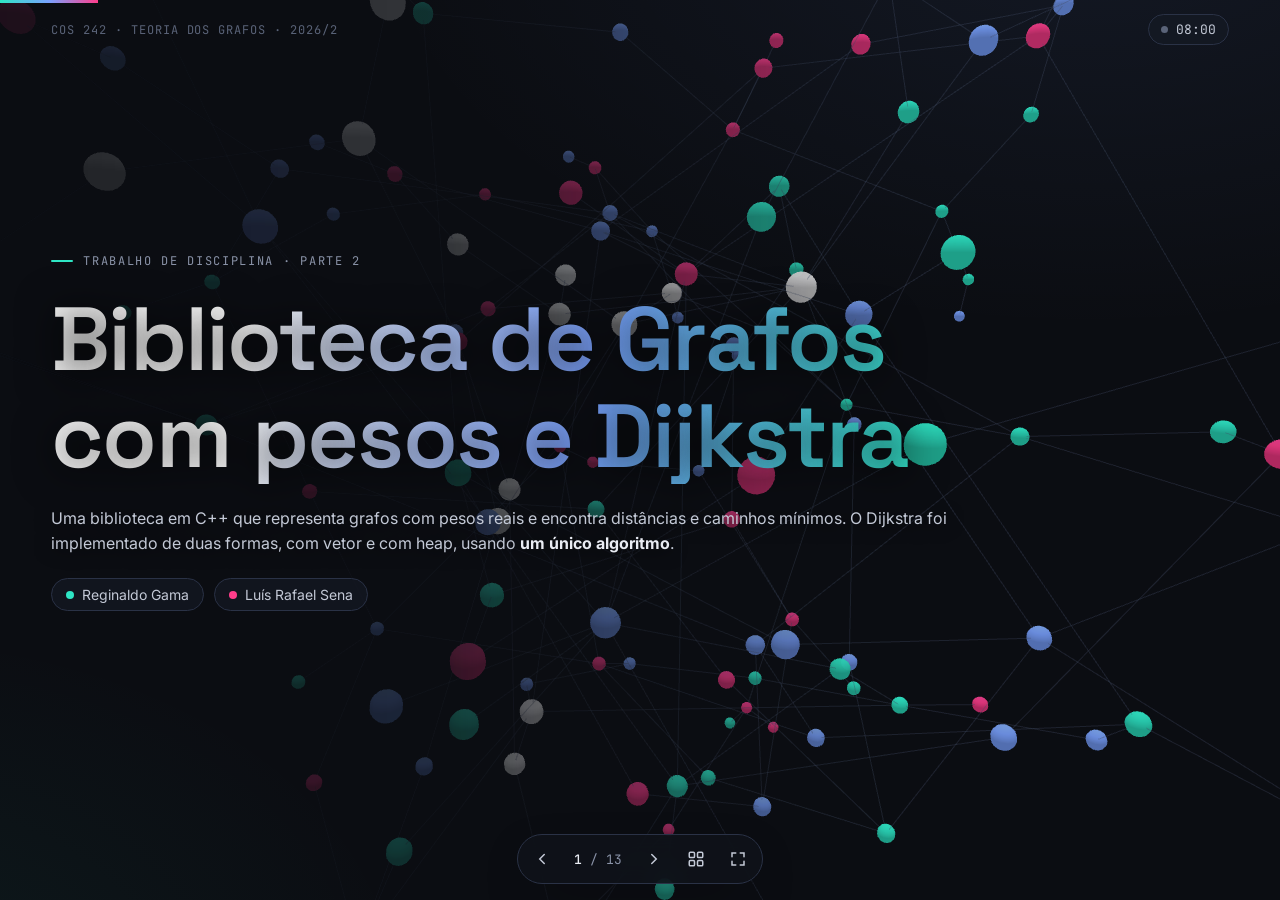
==== commit b87e8600: "feat(site): ajusta a apresentação com o feedback da revisão - Corrige o add_edge do slide 2 para adj" ====
--- a/index.html
+++ b/index.html
@@ -47,61 +47,7 @@
       <div class="slide-body lib-host"></div>
     </section>
 
-    <!-- 3 · Memória -->
-    <section class="slide" data-title="Lista × matriz" data-init="mem" style="--accent:var(--vec)">
-      <div class="slide-head">
-        <span class="kicker">Memória</span>
-        <h2>Por que lista de adjacência?</h2>
-        <p class="lead">A matriz reserva <b>n²</b> células, mesmo que quase todas fiquem vazias. Guardar cada célula em 1 bit (<code>vector&lt;bool&gt;</code>/bitset) deixa a matriz 32× menor,
-          mas ela <b>continua sendo n²</b>. A lista guarda só as <b>2m</b> arestas que existem.</p>
-      </div>
-      <div class="slide-body grid-2-wide" style="align-items:start">
-        <div class="card">
-          <div class="row">
-            <select class="sel mem-graph"></select>
-            <div class="seg mem-type">
-              <button data-t="int">int</button><button data-t="double">double</button><button data-t="long double" class="on">long double</button>
-            </div>
-          </div>
-          <div class="row mem-custom" style="display:none">
-            <span class="mono muted" style="font-size:12px;min-width:84px">n = <b class="mn"></b></span>
-            <input type="range" class="big mem-n" min="2" max="8" step="0.01" value="5" />
-          </div>
-          <div class="mem-bars"></div>
-          <div class="note"><span style="color:var(--warn)">▍</span> linha amarela = 16 GB de RAM · escala logarítmica de 1 KB a 1 EB</div>
-          <div class="mem-verdict"></div>
-        </div>
-        <div class="card">
-          <h3>Grafos reais são esparsos</h3>
-          <div class="sparse-host"></div>
-          <div class="stats mem-stats"></div>
-        </div>
-      </div>
-    </section>
-
-    <!-- 4 · BFS -->
-    <section class="slide" data-title="BFS ao vivo" data-init="bfs" style="--accent:var(--bfs)">
-      <div class="slide-head">
-        <span class="kicker">Busca em largura</span>
-        <h2>BFS: camada por camada</h2>
-        <p class="lead">A <b>fila</b> faz todos os vértices a distância k saírem antes dos que estão a distância k+1. Por isso a BFS encontra o <b>menor número de arestas</b> até cada vértice.
-          Experimente formatos diferentes: na <b>grade</b> ela avança como uma onda, e no <b>ciclo</b> ela anda nos dois sentidos ao mesmo tempo.</p>
-      </div>
-      <div class="slide-body"><div class="w-bfs" style="display:flex;flex:1;min-height:0"></div></div>
-    </section>
-
-    <!-- 5 · DFS -->
-    <section class="slide" data-title="DFS ao vivo" data-init="dfs" style="--accent:var(--dfs)">
-      <div class="slide-head">
-        <span class="kicker">Busca em profundidade</span>
-        <h2>DFS: mergulhar primeiro</h2>
-        <p class="lead">Trocando a fila por uma <b>pilha</b>, o mesmo laço segue um caminho até o fim antes de voltar. Na <b>grade</b> ela faz uma "cobrinha", e no <b>ciclo</b> dá a volta inteira para um lado só.
-          É <b>iterativa</b>, então não estoura a pilha de recursão com milhões de vértices.</p>
-      </div>
-      <div class="slide-body"><div class="w-dfs" style="display:flex;flex:1;min-height:0"></div></div>
-    </section>
-
-    <!-- 6 · Quatro fronteiras -->
+    <!-- 3 · Quatro fronteiras -->
     <section class="slide" data-title="Um algoritmo, quatro fronteiras" data-init="frontier" style="--accent:var(--dij)">
       <div class="slide-head">
         <span class="kicker">Decisão de projeto</span>
@@ -112,7 +58,7 @@
       <div class="slide-body quad-host"></div>
     </section>
 
-    <!-- 7 · Dijkstra -->
+    <!-- 4 · Dijkstra -->
     <section class="slide" data-title="Dijkstra ao vivo" data-init="dijkstra" style="--accent:var(--dij)">
       <div class="slide-head">
         <span class="kicker">Caminho mínimo com pesos</span>
@@ -123,7 +69,7 @@
       <div class="slide-body"><div class="w-dij" style="display:flex;flex:1;min-height:0"></div></div>
     </section>
 
-    <!-- 8 · Vetor x heap 3D -->
+    <!-- 5 · Vetor x heap 3D -->
     <section class="slide" data-title="Vetor × heap" data-init="dual" style="--accent:var(--vec)">
       <div class="slide-head">
         <span class="kicker">Duas implementações do Dijkstra</span>
@@ -134,16 +80,25 @@
       <div class="slide-body vh-host"></div>
     </section>
 
-    <!-- 9 · Escala -->
+    <!-- 6 · Escala -->
     <section class="slide" data-title="Escala: n² × (n+m) log n" data-init="theory" style="--accent:var(--vec)">
       <div class="slide-head">
         <span class="kicker">Complexidade nos grafos reais</span>
         <h2>Quando o vetor deixa de ser opção</h2>
         <p class="lead">Cada grafo do trabalho tem dois pontos: as operações do <b class="c-vec">vetor</b> (n²) e as do <b class="c-dij">heap</b> ((n+m)·log n).
-          Passe o mouse para ver a estimativa de tempo a <b>1 ns por operação</b>. O Estudo de Caso 2 traz a medição real.</p>
+          Passe o mouse para ver a estimativa de tempo a <b>1 ns por operação</b>. Medido de verdade no W_3 (100 mil vértices, média de várias execuções): <b class="c-dij">0,16 s</b> com heap contra <b class="c-vec">40,7 s</b> com vetor, cerca de <b>260×</b>.</p>
       </div>
       <div class="slide-body grid-2-wide">
-        <div class="card"><div class="chart theory-chart"></div></div>
+        <div class="card">
+          <div class="legend theory-legend">
+            <span><span class="dot" style="background:var(--vec)"></span>vetor: n² operações</span>
+            <span><span class="dot" style="background:var(--dij)"></span>heap: (n+m)·log n operações</span>
+            <span><span class="dash"></span>curva n²</span>
+            <span><span class="bar"></span>distância entre os dois = quanto o heap economiza</span>
+          </div>
+          <div class="chart theory-chart"></div>
+          <p class="note">Cada grafo do trabalho é uma coluna: o ponto de cima é o vetor e o de baixo é o heap. Os eixos são logarítmicos, então cada linha da grade é 10× mais.</p>
+        </div>
         <div class="card">
           <h3>Estimativa a 1 ns/op</h3>
           <div class="table-wrap"><table class="dtable theory-table"></table></div>
@@ -151,7 +106,7 @@
       </div>
     </section>
 
-    <!-- 10 · Os grafos -->
+    <!-- 7 · Os grafos -->
     <section class="slide" data-title="Os grafos" data-init="graphs" style="--accent:var(--dij)">
       <div class="slide-head">
         <span class="kicker">Dados</span>
@@ -165,11 +120,12 @@
             <div class="seg deg-scale"><button data-s="lin" class="on">linear</button><button data-s="log">log</button></div></div>
           <div class="chart deg-chart"></div>
           <div class="stats deg-stats"></div>
-        </div>
-      </div>
-    </section>
-
-    <!-- 11 · Desempenho -->
+          <p class="note deg-nota"></p>
+        </div>
+      </div>
+    </section>
+
+    <!-- 8 · Desempenho -->
     <section class="slide" data-title="Quanto custa cada busca" data-init="perf" style="--accent:var(--bfs)">
       <div class="slide-head">
         <span class="kicker">Benchmarks · média de 100 execuções por grafo</span>
@@ -190,7 +146,7 @@
       </div>
     </section>
 
-    <!-- 12 · Árvores -->
+    <!-- 9 · Árvores -->
     <section class="slide" data-title="A forma de cada busca" data-init="trees" style="--accent:var(--bfs)">
       <div class="slide-head">
         <span class="kicker">Árvores reais · primeiros 220 vértices visitados a partir do vértice 1</span>
@@ -219,7 +175,7 @@
       </div>
     </section>
 
-    <!-- 13 · 3D -->
+    <!-- 10 · 3D -->
     <section class="slide" data-title="As árvores em 3D" data-init="gallery" style="--accent:var(--dfs)">
       <div class="slide-head">
         <span class="kicker">BFS × DFS × Dijkstra sobrepostas</span>
@@ -248,7 +204,7 @@
       </div>
     </section>
 
-    <!-- 14 · Estudo 1 -->
+    <!-- 11 · Estudo 1 -->
     <section class="slide" data-title="Estudo 1: distâncias a partir de 10" data-init="e1" style="--accent:var(--dij)">
       <div class="slide-head">
         <span class="kicker">Estudo de caso 1</span>
@@ -258,34 +214,26 @@
       <div class="slide-body e1-body"></div>
     </section>
 
-    <!-- 15 · Estudo 2 -->
-    <section class="slide" data-title="Estudo 2: vetor × heap medido" data-init="e2" style="--accent:var(--vec)">
-      <div class="slide-head">
-        <span class="kicker">Estudo de caso 2</span>
-        <h2>Tempo médio: Dijkstra com vetor × com heap</h2>
-        <p class="lead e2-lead">Sorteamos vértices iniciais, medimos cada execução e tiramos a média.</p>
-      </div>
-      <div class="slide-body e2-body"></div>
-    </section>
-
-    <!-- 16 · Estudo 3 -->
+    <!-- 12 · Estudo 3 -->
     <section class="slide" data-title="Estudo 3: rede de colaboração" data-init="e3" style="--accent:var(--bfs)">
       <div class="slide-head">
         <span class="kicker">Estudo de caso 3 · rede de colaboração em Computação</span>
         <h2>De Edsger W. Dijkstra a…</h2>
-        <p class="lead">O peso de uma aresta é inversamente proporcional ao número de artigos em coautoria: <b>quanto menor, mais próximos</b>. Passe o mouse num pesquisador para destacar o caminho até ele.</p>
+        <p class="lead">O peso de uma aresta é inversamente proporcional ao número de artigos em coautoria: <b>quanto menor, mais próximos</b>. Passe o mouse num pesquisador para destacar o caminho até ele. As abas trazem outros nomes conhecidos, incluindo professores da UFRJ.</p>
       </div>
       <div class="slide-body e3-body"></div>
     </section>
 
-    <!-- 17 · Conclusões -->
-    <section class="slide" data-title="Conclusões" data-init="end" style="--accent:var(--ok)">
-      <div class="slide-head">
-        <span class="kicker">Para levar</span>
-        <h2>Conclusões</h2>
-      </div>
-      <div class="slide-body">
-        <div class="takeaways end-cards"></div>
+    <!-- 13 · Obrigado -->
+    <section class="slide slide-cover slide-thanks" data-title="Obrigado" data-init="thanks">
+      <div class="cover-bg"></div>
+      <div class="cover-content">
+        <h1>Obrigado!</h1>
+        <p class="lead">Dúvidas?</p>
+        <div class="cover-meta">
+          <span class="pill"><span class="sw" style="background:var(--bfs)"></span>Reginaldo Gama</span>
+          <span class="pill"><span class="sw" style="background:var(--dfs)"></span>Luís Rafael Sena</span>
+        </div>
       </div>
     </section>
 
--- a/css/style.css
+++ b/css/style.css
@@ -663,17 +663,6 @@
 .row { display: flex; gap: 10px; align-items: center; flex-wrap: wrap; }
 .spacer { flex: 1; }
 
-/* memória */
-.mem-bars { display: flex; flex-direction: column; gap: 16px; }
-.mem-bar .top { display: flex; justify-content: space-between; align-items: baseline; gap: 10px; margin-bottom: 6px; }
-.mem-bar .name { font-size: 14px; color: var(--text-2); }
-.mem-bar .val { font-family: var(--font-display); font-size: 30px; font-weight: 600; letter-spacing: -.02em; }
-.mem-bar .track { height: 14px; border-radius: 7px; background: var(--bg-2); border: 1px solid var(--line-soft); overflow: hidden; position: relative; }
-.mem-bar .fill { height: 100%; border-radius: 7px; transition: width .6s cubic-bezier(.2, .7, .2, 1); }
-.mem-bar .ram { position: absolute; top: -3px; bottom: -3px; width: 2px; background: var(--warn); }
-.mem-verdict { font-size: 15px; padding: 12px 14px; border-radius: 10px; border: 1px solid var(--line); background: var(--surface); line-height: 1.5; }
-.mem-verdict.bad { border-color: color-mix(in srgb, var(--danger) 45%, transparent); background: color-mix(in srgb, var(--danger) 9%, var(--surface)); }
-.mem-verdict.good { border-color: color-mix(in srgb, var(--ok) 40%, transparent); background: color-mix(in srgb, var(--ok) 8%, var(--surface)); }
 input[type=range].big { width: 100%; accent-color: var(--dij); }
 
 /* lista de adjacência */
--- a/css/scenes.css
+++ b/css/scenes.css
@@ -47,23 +47,7 @@
 @keyframes cell-in { from { opacity: 0; transform: translateX(-14px) scale(.7); } }
 
 /* ==========================================================
-   Slide 3 · memória e matriz esparsa
-   ========================================================== */
-.mem-bar.over .val { text-decoration: underline wavy color-mix(in srgb, var(--danger) 60%, transparent); text-underline-offset: 6px; }
-.mem-bar .badge { margin-left: 4px; }
-.mem-verdict { padding: 12px 14px; border-radius: var(--radius-sm); font-size: 14px; line-height: 1.55; color: var(--text-2); border: 1px solid var(--line-soft); }
-.mem-verdict.bad { border-color: color-mix(in srgb, var(--danger) 40%, transparent); background: color-mix(in srgb, var(--danger) 8%, transparent); }
-.mem-verdict.good { border-color: color-mix(in srgb, var(--ok) 40%, transparent); background: color-mix(in srgb, var(--ok) 8%, transparent); }
-.sparse-host { display: flex; flex-direction: column; gap: 10px; align-items: center; }
-.sparse { width: 100%; max-width: 330px; height: auto; display: block; }
-.sparse .sc { fill: var(--bg-2); stroke: var(--line-soft); stroke-width: .5; transition: fill .35s; }
-.sparse .sc.diag { fill: var(--surface-2); }
-.sparse .sc.on { fill: var(--ok); stroke: none; animation: sc-pop .5s ease-out; transform-box: fill-box; transform-origin: center; }
-@keyframes sc-pop { from { transform: scale(2.2); fill: #fff; } }
-.sparse-note { text-align: center; }
-
-/* ==========================================================
-   Slide 6 · quatro fronteiras
+   Slide 3 · quatro fronteiras
    ========================================================== */
 .quad-host { min-height: 0; }
 .quad-grid { display: grid; grid-template-columns: minmax(340px, .9fr) minmax(0, 2fr); gap: 16px; flex: 1; min-height: 0; }
@@ -91,7 +75,7 @@
 .qp-order { color: var(--text-2); white-space: nowrap; overflow: hidden; text-overflow: ellipsis; direction: rtl; text-align: left; flex: 1; min-width: 0; }
 
 /* ==========================================================
-   Slide 8 · vetor x heap em 3D
+   Slide 5 · vetor x heap em 3D
    ========================================================== */
 .vh-host { display: flex; flex-direction: column; gap: 12px; min-height: 0; }
 .vh-host > .row { flex-wrap: wrap; }
@@ -121,7 +105,7 @@
 .race-fill { height: 100%; width: 0; border-radius: 6px; transition: width .6s cubic-bezier(.2, .7, .2, 1); }
 
 /* ==========================================================
-   Slide 12 · forma das árvores
+   Slide 9 · forma das árvores
    ========================================================== */
 .tree-chart { overflow: hidden; border-radius: var(--radius-sm); background: radial-gradient(500px 300px at 50% 50%, rgba(255, 255, 255, .03), transparent 70%); cursor: grab; }
 .tree-chart:active { cursor: grabbing; }
@@ -129,7 +113,7 @@
 .explica b { color: var(--text); }
 
 /* ==========================================================
-   Slide 13 · explorador 3D
+   Slide 10 · explorador 3D
    ========================================================== */
 .x3d { position: absolute; inset: 0; background: radial-gradient(700px 500px at 50% 45%, rgba(255, 61, 139, .07), transparent 70%), var(--bg-2); }
 .x3d-body > .card:first-child { min-height: 420px; }
@@ -139,12 +123,13 @@
 /* ==========================================================
    Estudos de caso
    ========================================================== */
-.e1-body, .e2-body, .e3-body { min-height: 0; }
-.e1-tabs { flex-wrap: wrap; }
+.e1-body, .e3-body { min-height: 0; }
+.e1-tabs, .e3-tabs { flex-wrap: wrap; }
+.rg-slot { display: flex; flex-direction: column; }
+.rg-slot .rg { flex: 1; }
+.e3-nota { margin: 0 0 10px; color: var(--text-2); }
 .e1-chart { min-height: 260px; }
 .path .pv, .path .arr { animation: rise .35s ease both; animation-delay: calc(var(--i, 0) * 45ms); }
-.e2-chart { min-height: 280px; }
-.sw.hatch { background: repeating-linear-gradient(45deg, var(--vec) 0 2px, transparent 2px 4px); }
 .e3-list { display: flex; flex-direction: column; gap: 10px; overflow: auto; }
 .e3-item { display: flex; flex-direction: column; gap: 6px; padding: 10px 12px; border-radius: var(--radius-sm); border: 1px solid var(--line-soft); transition: border-color .2s, background .2s; cursor: default; }
 .e3-item:hover { border-color: var(--bfs); background: color-mix(in srgb, var(--bfs) 7%, transparent); }
@@ -165,3 +150,18 @@
 }
 .rg-ilha { fill: none; stroke: var(--danger); stroke-opacity: .5; stroke-dasharray: 5 4; }
 .rg-ilha-t { fill: var(--danger); font-size: 11px; font-family: var(--font-mono); opacity: .85; }
+
+/* legenda do grafico de complexidade */
+.theory-legend { gap: 8px 18px; font-size: 12.5px; color: var(--text-2); }
+.theory-legend > span { display: inline-flex; align-items: center; gap: 7px; }
+.theory-legend .dot { width: 11px; height: 11px; border-radius: 50%; }
+.theory-legend .dash { width: 22px; border-top: 2px dashed var(--vec); opacity: .6; }
+.theory-legend .bar { width: 3px; height: 14px; background: var(--line); border-radius: 2px; }
+.deg-nota:empty { display: none; }
+
+/* slide final */
+.slide-thanks { align-items: center; }
+.slide-thanks .cover-content { align-items: center; text-align: center; }
+.slide-thanks .cover-content h1 { font-size: clamp(56px, 9vw, 120px); }
+.slide-thanks .lead { font-size: clamp(22px, 2.6vw, 34px); color: var(--text-2); }
+.slide-thanks .cover-bg { -webkit-mask-image: radial-gradient(circle at 50% 50%, rgba(0,0,0,.25) 0%, #000 70%); mask-image: radial-gradient(circle at 50% 50%, rgba(0,0,0,.25) 0%, #000 70%); }
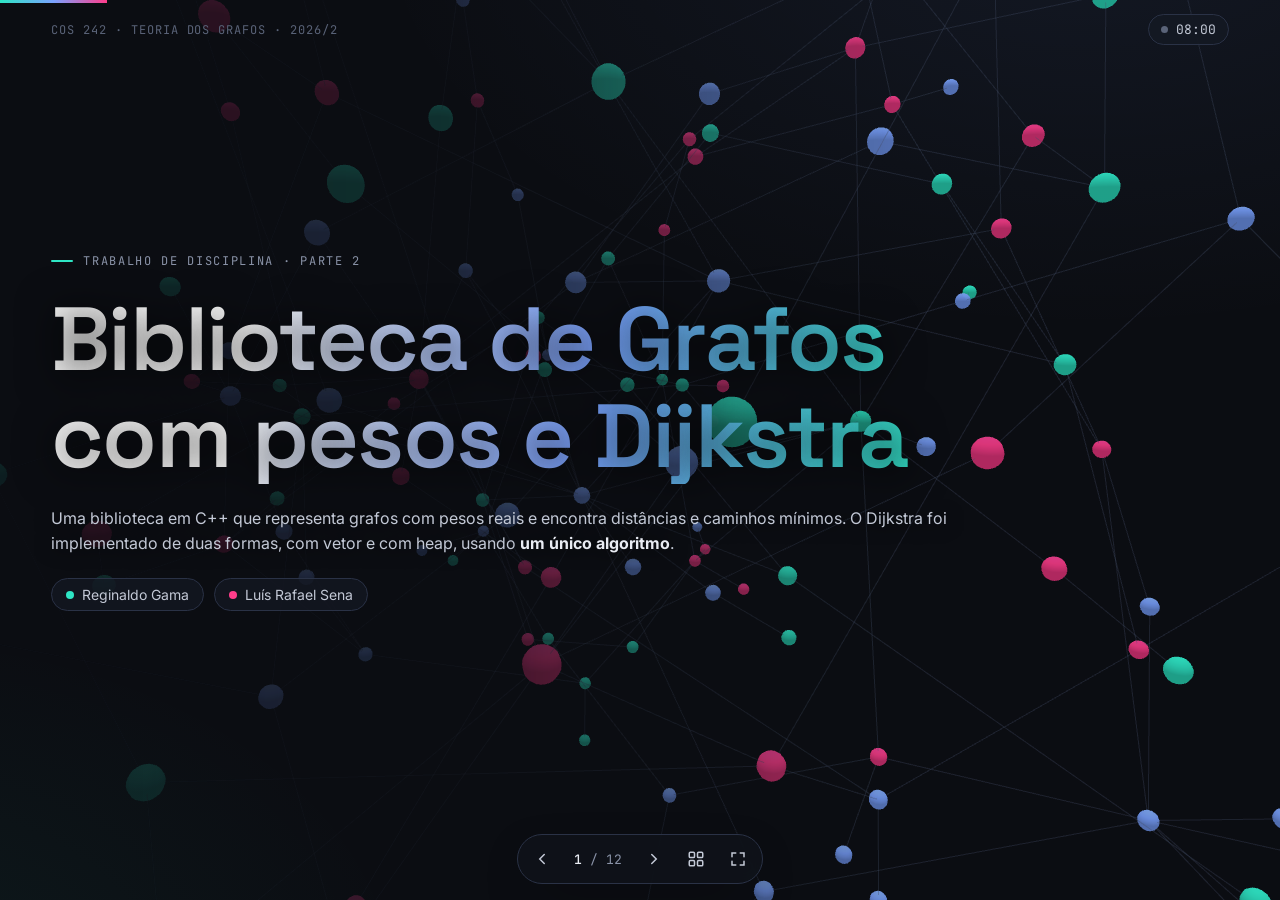
==== commit 0d71b703: "refactor(site): remove o slide da lista de adjacência Co-Authored-By: Claude Opus 5.5 <noreply@anthr" ====
--- a/index.html
+++ b/index.html
@@ -36,18 +36,7 @@
       </div>
     </section>
 
-    <!-- 2 · Lista de adjacência sendo construída -->
-    <section class="slide" data-title="Lendo o grafo" data-init="lib" style="--accent:var(--dij)">
-      <div class="slide-head">
-        <span class="kicker">Representação</span>
-        <h2>Do arquivo para a lista de adjacência</h2>
-        <p class="lead">Cada linha <code>u v peso</code> vira uma chamada de <code>add_edge</code>. A aresta entra <b>duas vezes</b> na lista, uma em cada ponta, porque o grafo não é direcionado.
-          O tipo do peso é um parâmetro (<code>Grafo&lt;T&gt;</code>) com padrão <code>T{1}</code>, então os grafos sem peso da Parte 1 continuam funcionando.</p>
-      </div>
-      <div class="slide-body lib-host"></div>
-    </section>
-
-    <!-- 3 · Quatro fronteiras -->
+    <!-- 2 · Quatro fronteiras -->
     <section class="slide" data-title="Um algoritmo, quatro fronteiras" data-init="frontier" style="--accent:var(--dij)">
       <div class="slide-head">
         <span class="kicker">Decisão de projeto</span>
@@ -58,7 +47,7 @@
       <div class="slide-body quad-host"></div>
     </section>
 
-    <!-- 4 · Dijkstra -->
+    <!-- 3 · Dijkstra -->
     <section class="slide" data-title="Dijkstra ao vivo" data-init="dijkstra" style="--accent:var(--dij)">
       <div class="slide-head">
         <span class="kicker">Caminho mínimo com pesos</span>
@@ -69,7 +58,7 @@
       <div class="slide-body"><div class="w-dij" style="display:flex;flex:1;min-height:0"></div></div>
     </section>
 
-    <!-- 5 · Vetor x heap 3D -->
+    <!-- 4 · Vetor x heap 3D -->
     <section class="slide" data-title="Vetor × heap" data-init="dual" style="--accent:var(--vec)">
       <div class="slide-head">
         <span class="kicker">Duas implementações do Dijkstra</span>
@@ -80,7 +69,7 @@
       <div class="slide-body vh-host"></div>
     </section>
 
-    <!-- 6 · Escala -->
+    <!-- 5 · Escala -->
     <section class="slide" data-title="Escala: n² × (n+m) log n" data-init="theory" style="--accent:var(--vec)">
       <div class="slide-head">
         <span class="kicker">Complexidade nos grafos reais</span>
@@ -106,7 +95,7 @@
       </div>
     </section>
 
-    <!-- 7 · Os grafos -->
+    <!-- 6 · Os grafos -->
     <section class="slide" data-title="Os grafos" data-init="graphs" style="--accent:var(--dij)">
       <div class="slide-head">
         <span class="kicker">Dados</span>
@@ -125,7 +114,7 @@
       </div>
     </section>
 
-    <!-- 8 · Desempenho -->
+    <!-- 7 · Desempenho -->
     <section class="slide" data-title="Quanto custa cada busca" data-init="perf" style="--accent:var(--bfs)">
       <div class="slide-head">
         <span class="kicker">Benchmarks · média de 100 execuções por grafo</span>
@@ -146,7 +135,7 @@
       </div>
     </section>
 
-    <!-- 9 · Árvores -->
+    <!-- 8 · Árvores -->
     <section class="slide" data-title="A forma de cada busca" data-init="trees" style="--accent:var(--bfs)">
       <div class="slide-head">
         <span class="kicker">Árvores reais · primeiros 220 vértices visitados a partir do vértice 1</span>
@@ -175,7 +164,7 @@
       </div>
     </section>
 
-    <!-- 10 · 3D -->
+    <!-- 9 · 3D -->
     <section class="slide" data-title="As árvores em 3D" data-init="gallery" style="--accent:var(--dfs)">
       <div class="slide-head">
         <span class="kicker">BFS × DFS × Dijkstra sobrepostas</span>
@@ -204,7 +193,7 @@
       </div>
     </section>
 
-    <!-- 11 · Estudo 1 -->
+    <!-- 10 · Estudo 1 -->
     <section class="slide" data-title="Estudo 1: distâncias a partir de 10" data-init="e1" style="--accent:var(--dij)">
       <div class="slide-head">
         <span class="kicker">Estudo de caso 1</span>
@@ -214,7 +203,7 @@
       <div class="slide-body e1-body"></div>
     </section>
 
-    <!-- 12 · Estudo 3 -->
+    <!-- 11 · Estudo 3 -->
     <section class="slide" data-title="Estudo 3: rede de colaboração" data-init="e3" style="--accent:var(--bfs)">
       <div class="slide-head">
         <span class="kicker">Estudo de caso 3 · rede de colaboração em Computação</span>
@@ -224,7 +213,7 @@
       <div class="slide-body e3-body"></div>
     </section>
 
-    <!-- 13 · Obrigado -->
+    <!-- 12 · Obrigado -->
     <section class="slide slide-cover slide-thanks" data-title="Obrigado" data-init="thanks">
       <div class="cover-bg"></div>
       <div class="cover-content">
--- a/css/scenes.css
+++ b/css/scenes.css
@@ -32,22 +32,7 @@
 }
 
 /* ==========================================================
-   Slide 2 · construindo a lista
-   ========================================================== */
-.lib-host { min-height: 0; }
-.lib-grid { display: grid; grid-template-columns: minmax(0, .8fr) minmax(0, 1.2fr) minmax(0, 1fr); gap: 16px; flex: 1; min-height: 0; }
-.file-lines { font-family: var(--font-mono); font-size: 13.5px; background: #0d1017; border: 1px solid var(--line-soft); border-radius: var(--radius-sm); padding: 8px 0; }
-.fl { padding: 2px 12px; border-left: 3px solid transparent; color: var(--faint); transition: background .3s, color .3s, border-color .3s; }
-.fl .ln-n { display: inline-block; width: 22px; color: var(--faint); opacity: .6; }
-.fl.done { color: var(--text-2); }
-.fl.on { color: var(--text); background: color-mix(in srgb, var(--dij) 16%, transparent); border-left-color: var(--dij); }
-.lib-code { --alg: var(--dij); }
-.lib-adj { font-family: var(--font-mono); font-size: 13px; display: flex; flex-direction: column; gap: 4px; overflow: auto; }
-.adj-row .cell.fresh { animation: cell-in .7s cubic-bezier(.2, .9, .3, 1.4); border-color: var(--dij); color: var(--text); background: color-mix(in srgb, var(--dij) 22%, var(--surface-2)); }
-@keyframes cell-in { from { opacity: 0; transform: translateX(-14px) scale(.7); } }
-
-/* ==========================================================
-   Slide 3 · quatro fronteiras
+   Slide 2 · quatro fronteiras
    ========================================================== */
 .quad-host { min-height: 0; }
 .quad-grid { display: grid; grid-template-columns: minmax(340px, .9fr) minmax(0, 2fr); gap: 16px; flex: 1; min-height: 0; }
@@ -75,7 +60,7 @@
 .qp-order { color: var(--text-2); white-space: nowrap; overflow: hidden; text-overflow: ellipsis; direction: rtl; text-align: left; flex: 1; min-width: 0; }
 
 /* ==========================================================
-   Slide 5 · vetor x heap em 3D
+   Slide 4 · vetor x heap em 3D
    ========================================================== */
 .vh-host { display: flex; flex-direction: column; gap: 12px; min-height: 0; }
 .vh-host > .row { flex-wrap: wrap; }
@@ -105,7 +90,7 @@
 .race-fill { height: 100%; width: 0; border-radius: 6px; transition: width .6s cubic-bezier(.2, .7, .2, 1); }
 
 /* ==========================================================
-   Slide 9 · forma das árvores
+   Slide 8 · forma das árvores
    ========================================================== */
 .tree-chart { overflow: hidden; border-radius: var(--radius-sm); background: radial-gradient(500px 300px at 50% 50%, rgba(255, 255, 255, .03), transparent 70%); cursor: grab; }
 .tree-chart:active { cursor: grabbing; }
@@ -113,7 +98,7 @@
 .explica b { color: var(--text); }
 
 /* ==========================================================
-   Slide 10 · explorador 3D
+   Slide 9 · explorador 3D
    ========================================================== */
 .x3d { position: absolute; inset: 0; background: radial-gradient(700px 500px at 50% 45%, rgba(255, 61, 139, .07), transparent 70%), var(--bg-2); }
 .x3d-body > .card:first-child { min-height: 420px; }
@@ -144,7 +129,7 @@
 .rg-node.origem text, .rg-node.alvo text { fill: var(--text); font-weight: 600; font-size: 13px; }
 
 @media (max-width: 1100px) {
-  .lib-grid, .quad-grid, .vh-grid { grid-template-columns: 1fr; }
+  .quad-grid, .vh-grid { grid-template-columns: 1fr; }
   .quad-panels { grid-template-columns: 1fr; grid-template-rows: none; }
   .qp-canvas { min-height: 220px; }
 }
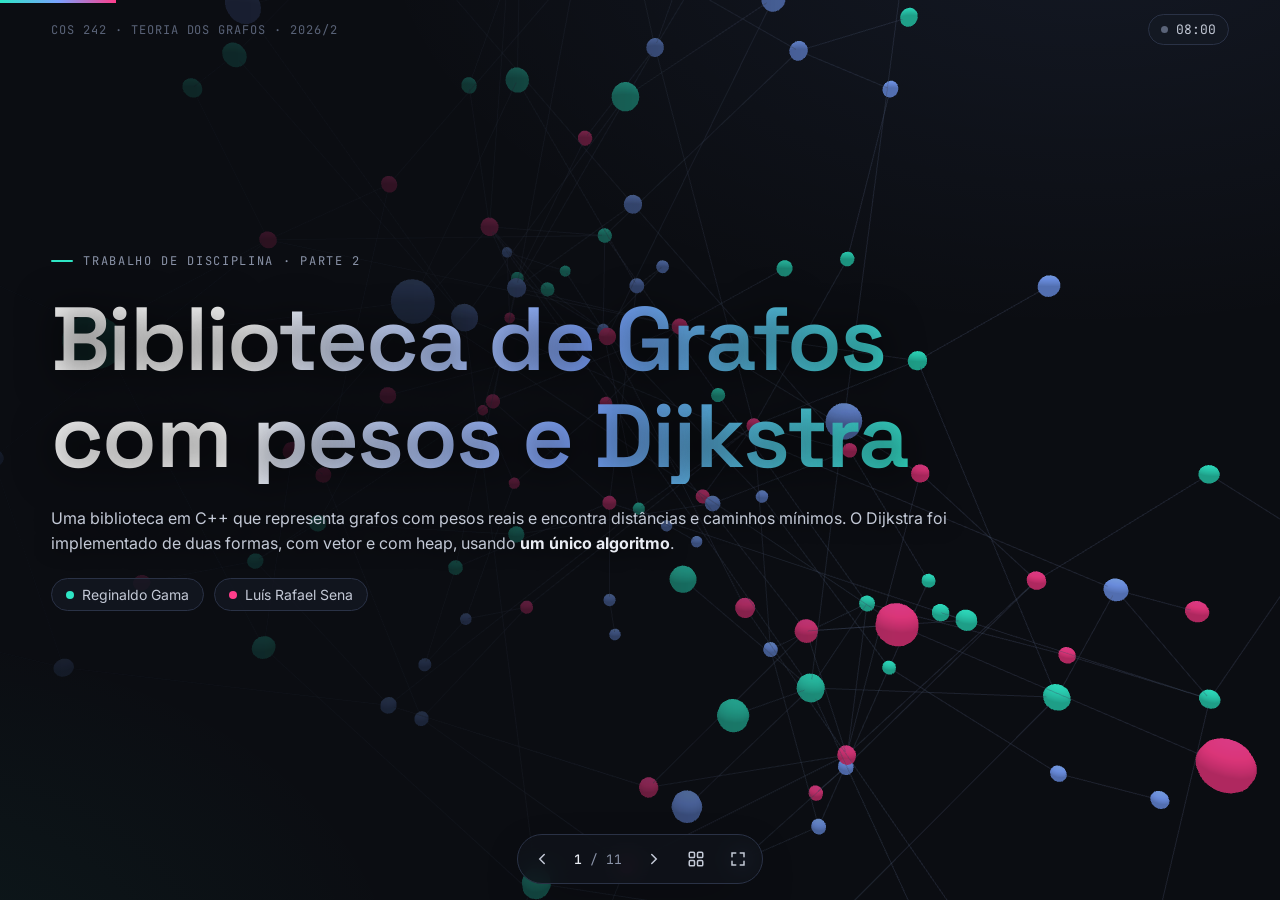
==== commit b76538ac: "feat(site): aplica a segunda revisão da apresentação Co-Authored-By: Claude Opus 5.5 <noreply@anthro" ====
--- a/index.html
+++ b/index.html
@@ -36,29 +36,18 @@
       </div>
     </section>
 
-    <!-- 2 · Quatro fronteiras -->
-    <section class="slide" data-title="Um algoritmo, quatro fronteiras" data-init="frontier" style="--accent:var(--dij)">
+    <!-- 2 · Três fronteiras -->
+    <section class="slide" data-title="Um algoritmo, três fronteiras" data-init="frontier" style="--accent:var(--dij)">
       <div class="slide-head">
         <span class="kicker">Decisão de projeto</span>
         <h2>Um laço só. Muda apenas <em>quem sai primeiro</em>.</h2>
         <p class="lead">Todas as buscas repetem os mesmos passos: <b>tirar</b> um vértice da fronteira, <b>visitar</b> e <b>colocar os vizinhos</b>. Escrevemos esse laço uma vez só (<code>traverse_impl</code>).
-          A estrutura de dados plugada nele (a <code>IFronteira</code>) decide a ordem. Abaixo, as quatro buscas rodam ao mesmo tempo no mesmo grafo. Os pontinhos coloridos no código mostram em que linha cada uma está.</p>
+          A estrutura de dados plugada nele (a <code>IFronteira</code>) decide a ordem. Abaixo, as três buscas rodam ao mesmo tempo no mesmo grafo. O Dijkstra com vetor e com heap visita na mesma ordem, então aparece uma vez só: a diferença entre os dois é só de tempo (próximo slide). Os pontinhos coloridos no código mostram em que linha cada uma está.</p>
       </div>
       <div class="slide-body quad-host"></div>
     </section>
 
-    <!-- 3 · Dijkstra -->
-    <section class="slide" data-title="Dijkstra ao vivo" data-init="dijkstra" style="--accent:var(--dij)">
-      <div class="slide-head">
-        <span class="kicker">Caminho mínimo com pesos</span>
-        <h2>Dijkstra e o aviso de peso negativo</h2>
-        <p class="lead">Começamos com o grafo da Figura 1, que tem a aresta <b class="c-danger">3–4 com peso −9,5</b>. Nesse caso a biblioteca <b>recusa</b> rodar e avisa, como o enunciado pede.
-          Corrija o peso (clique nele) ou use o botão. Depois, passe o mouse num vértice para ver o caminho mínimo até ele.</p>
-      </div>
-      <div class="slide-body"><div class="w-dij" style="display:flex;flex:1;min-height:0"></div></div>
-    </section>
-
-    <!-- 4 · Vetor x heap 3D -->
+    <!-- 3 · Vetor x heap 3D -->
     <section class="slide" data-title="Vetor × heap" data-init="dual" style="--accent:var(--vec)">
       <div class="slide-head">
         <span class="kicker">Duas implementações do Dijkstra</span>
@@ -69,24 +58,23 @@
       <div class="slide-body vh-host"></div>
     </section>
 
-    <!-- 5 · Escala -->
-    <section class="slide" data-title="Escala: n² × (n+m) log n" data-init="theory" style="--accent:var(--vec)">
+    <!-- 4 · Escala -->
+    <section class="slide" data-title="Escala: n² × (n+m) log(n+m)" data-init="theory" style="--accent:var(--vec)">
       <div class="slide-head">
         <span class="kicker">Complexidade nos grafos reais</span>
         <h2>Quando o vetor deixa de ser opção</h2>
-        <p class="lead">Cada grafo do trabalho tem dois pontos: as operações do <b class="c-vec">vetor</b> (n²) e as do <b class="c-dij">heap</b> ((n+m)·log n).
+        <p class="lead">Cada grafo do trabalho tem dois pontos: as operações do <b class="c-vec">vetor</b> (n²) e as do <b class="c-dij">heap</b> ((n+m)·log(n+m): sem o <i>decrease-key</i>, o heap pode guardar uma entrada por aresta).
           Passe o mouse para ver a estimativa de tempo a <b>1 ns por operação</b>. Medido de verdade no W_3 (100 mil vértices, média de várias execuções): <b class="c-dij">0,16 s</b> com heap contra <b class="c-vec">40,7 s</b> com vetor, cerca de <b>260×</b>.</p>
       </div>
       <div class="slide-body grid-2-wide">
         <div class="card">
           <div class="legend theory-legend">
             <span><span class="dot" style="background:var(--vec)"></span>vetor: n² operações</span>
-            <span><span class="dot" style="background:var(--dij)"></span>heap: (n+m)·log n operações</span>
-            <span><span class="dash"></span>curva n²</span>
-            <span><span class="bar"></span>distância entre os dois = quanto o heap economiza</span>
+            <span><span class="dot" style="background:var(--dij)"></span>heap: (n+m)·log(n+m) operações</span>
+            <span><span class="bar"></span>barra = quanto o heap economiza (o número à direita)</span>
           </div>
           <div class="chart theory-chart"></div>
-          <p class="note">Cada grafo do trabalho é uma coluna: o ponto de cima é o vetor e o de baixo é o heap. Os eixos são logarítmicos, então cada linha da grade é 10× mais.</p>
+          <p class="note">Cada linha é um grafo do trabalho, do menor para o maior. Quanto mais longe o ponto amarelo fica do azul, mais o vetor perde.</p>
         </div>
         <div class="card">
           <h3>Estimativa a 1 ns/op</h3>
@@ -95,7 +83,7 @@
       </div>
     </section>
 
-    <!-- 6 · Os grafos -->
+    <!-- 5 · Os grafos -->
     <section class="slide" data-title="Os grafos" data-init="graphs" style="--accent:var(--dij)">
       <div class="slide-head">
         <span class="kicker">Dados</span>
@@ -114,7 +102,7 @@
       </div>
     </section>
 
-    <!-- 7 · Desempenho -->
+    <!-- 6 · Desempenho -->
     <section class="slide" data-title="Quanto custa cada busca" data-init="perf" style="--accent:var(--bfs)">
       <div class="slide-head">
         <span class="kicker">Benchmarks · média de 100 execuções por grafo</span>
@@ -128,17 +116,17 @@
           <div class="chart perf-chart"></div>
         </div>
         <div class="card">
-          <div class="row"><h3 class="strip-title"></h3></div>
+          <div class="row"><select class="sel perf-graph"></select><h3 class="strip-title">as 100 execuções</h3></div>
           <div class="chart strip-chart" style="min-height:200px"></div>
           <div class="stats strip-stats"></div>
         </div>
       </div>
     </section>
 
-    <!-- 8 · Árvores -->
+    <!-- 7 · Árvores -->
     <section class="slide" data-title="A forma de cada busca" data-init="trees" style="--accent:var(--bfs)">
       <div class="slide-head">
-        <span class="kicker">Árvores reais · primeiros 220 vértices visitados a partir do vértice 1</span>
+        <span class="kicker">Árvores reais · primeiros vértices visitados a partir do vértice 1</span>
         <h2>A forma de cada busca</h2>
       </div>
       <div class="slide-body grid-2-wide">
@@ -153,7 +141,8 @@
             <span class="spacer"></span>
             <button class="btn tree-replay"></button>
           </div>
-          <div class="chart tree-chart" style="min-height:380px"></div>
+          <div class="row"><span class="mono muted" style="font-size:12px">vértices por busca</span><input type="range" class="tree-n" min="50" max="1500" step="50" value="200" style="flex:1;accent-color:var(--bfs)"/><span class="mono tree-nv" style="font-size:12px">200</span></div>
+          <div class="chart tree-chart" style="min-height:340px"></div>
           <div class="note">A origem é o ponto branco. Arraste para mover e use a roda do mouse para zoom.</div>
         </div>
         <div class="card">
@@ -164,7 +153,7 @@
       </div>
     </section>
 
-    <!-- 9 · 3D -->
+    <!-- 8 · 3D -->
     <section class="slide" data-title="As árvores em 3D" data-init="gallery" style="--accent:var(--dfs)">
       <div class="slide-head">
         <span class="kicker">BFS × DFS × Dijkstra sobrepostas</span>
@@ -193,7 +182,7 @@
       </div>
     </section>
 
-    <!-- 10 · Estudo 1 -->
+    <!-- 9 · Estudo 1 -->
     <section class="slide" data-title="Estudo 1: distâncias a partir de 10" data-init="e1" style="--accent:var(--dij)">
       <div class="slide-head">
         <span class="kicker">Estudo de caso 1</span>
@@ -203,17 +192,17 @@
       <div class="slide-body e1-body"></div>
     </section>
 
-    <!-- 11 · Estudo 3 -->
+    <!-- 10 · Estudo 3 -->
     <section class="slide" data-title="Estudo 3: rede de colaboração" data-init="e3" style="--accent:var(--bfs)">
       <div class="slide-head">
         <span class="kicker">Estudo de caso 3 · rede de colaboração em Computação</span>
-        <h2>De Edsger W. Dijkstra a…</h2>
-        <p class="lead">O peso de uma aresta é inversamente proporcional ao número de artigos em coautoria: <b>quanto menor, mais próximos</b>. Passe o mouse num pesquisador para destacar o caminho até ele. As abas trazem outros nomes conhecidos, incluindo professores da UFRJ.</p>
+        <h2 class="e3-titulo">De Edsger W. Dijkstra a…</h2>
+        <p class="lead">O peso de uma aresta é inversamente proporcional ao número de artigos em coautoria: <b>quanto menor, mais próximos</b>. Escolha a <b>origem</b> (o enunciado pede Dijkstra; incluímos o Ratton e os dois maiores hubs) e use as abas para trocar os destinos. Passe o mouse num pesquisador para destacar o caminho.</p>
       </div>
       <div class="slide-body e3-body"></div>
     </section>
 
-    <!-- 12 · Obrigado -->
+    <!-- 11 · Obrigado -->
     <section class="slide slide-cover slide-thanks" data-title="Obrigado" data-init="thanks">
       <div class="cover-bg"></div>
       <div class="cover-content">
--- a/css/scenes.css
+++ b/css/scenes.css
@@ -32,7 +32,7 @@
 }
 
 /* ==========================================================
-   Slide 2 · quatro fronteiras
+   Slide 2 · três fronteiras
    ========================================================== */
 .quad-host { min-height: 0; }
 .quad-grid { display: grid; grid-template-columns: minmax(340px, .9fr) minmax(0, 2fr); gap: 16px; flex: 1; min-height: 0; }
@@ -47,6 +47,7 @@
 .rule b { color: var(--text); }
 .rule.on { border-color: var(--alg); background: color-mix(in srgb, var(--alg) 14%, transparent); }
 .quad-panels { display: grid; grid-template-columns: 1fr 1fr; grid-template-rows: 1fr 1fr; gap: 12px; min-height: 0; }
+.quad-panels .qp:nth-child(3) { grid-column: span 2; }
 .qp { display: flex; flex-direction: column; gap: 6px; padding: 10px; border-radius: var(--radius); border: 1px solid var(--line-soft); border-top: 3px solid var(--alg); background: linear-gradient(180deg, var(--surface), var(--bg-2)); min-height: 0; transition: box-shadow .25s; }
 .qp.popping { box-shadow: 0 0 0 1px var(--alg), 0 0 28px -8px var(--alg); }
 .qp-head { display: flex; justify-content: space-between; align-items: center; font-size: 14px; }
@@ -131,6 +132,7 @@
 @media (max-width: 1100px) {
   .quad-grid, .vh-grid { grid-template-columns: 1fr; }
   .quad-panels { grid-template-columns: 1fr; grid-template-rows: none; }
+  .quad-panels .qp:nth-child(3) { grid-column: auto; }
   .qp-canvas { min-height: 220px; }
 }
 .rg-ilha { fill: none; stroke: var(--danger); stroke-opacity: .5; stroke-dasharray: 5 4; }
@@ -140,7 +142,6 @@
 .theory-legend { gap: 8px 18px; font-size: 12.5px; color: var(--text-2); }
 .theory-legend > span { display: inline-flex; align-items: center; gap: 7px; }
 .theory-legend .dot { width: 11px; height: 11px; border-radius: 50%; }
-.theory-legend .dash { width: 22px; border-top: 2px dashed var(--vec); opacity: .6; }
 .theory-legend .bar { width: 3px; height: 14px; background: var(--line); border-radius: 2px; }
 .deg-nota:empty { display: none; }
 
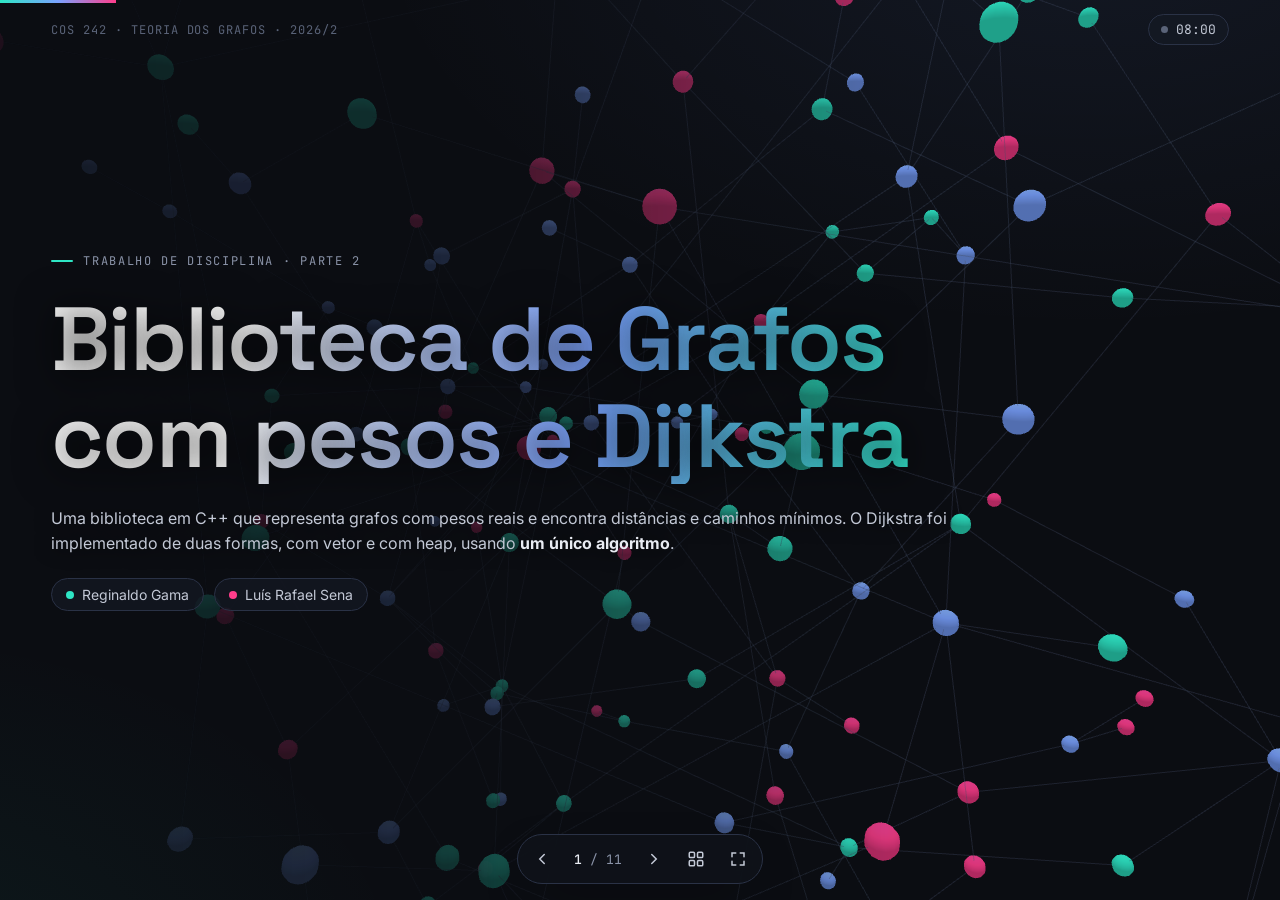
==== commit 068fa283: "Publica W_6, W_7 (com árvores) e Ratton na UFRJ Co-Authored-By: Claude Opus 5.5 <noreply@anthropic.c" ====
--- a/index.html
+++ b/index.html
@@ -88,7 +88,7 @@
       <div class="slide-head">
         <span class="kicker">Dados</span>
         <h2>Os grafos analisados</h2>
-        <p class="lead">De <b>10 mil</b> a <b>10 milhões</b> de vértices e até <b>46 milhões</b> de arestas. Clique numa linha para ver a distribuição de graus.</p>
+        <p class="lead">De <b>10 mil</b> a <b>50 milhões</b> de vértices e até <b>73 milhões</b> de arestas. Clique numa linha para ver a distribuição de graus.</p>
       </div>
       <div class="slide-body grid-2" style="grid-template-columns:minmax(0,1.35fr) minmax(0,1fr)">
         <div class="card"><div class="table-wrap"><table class="dtable graphs-table"></table></div></div>
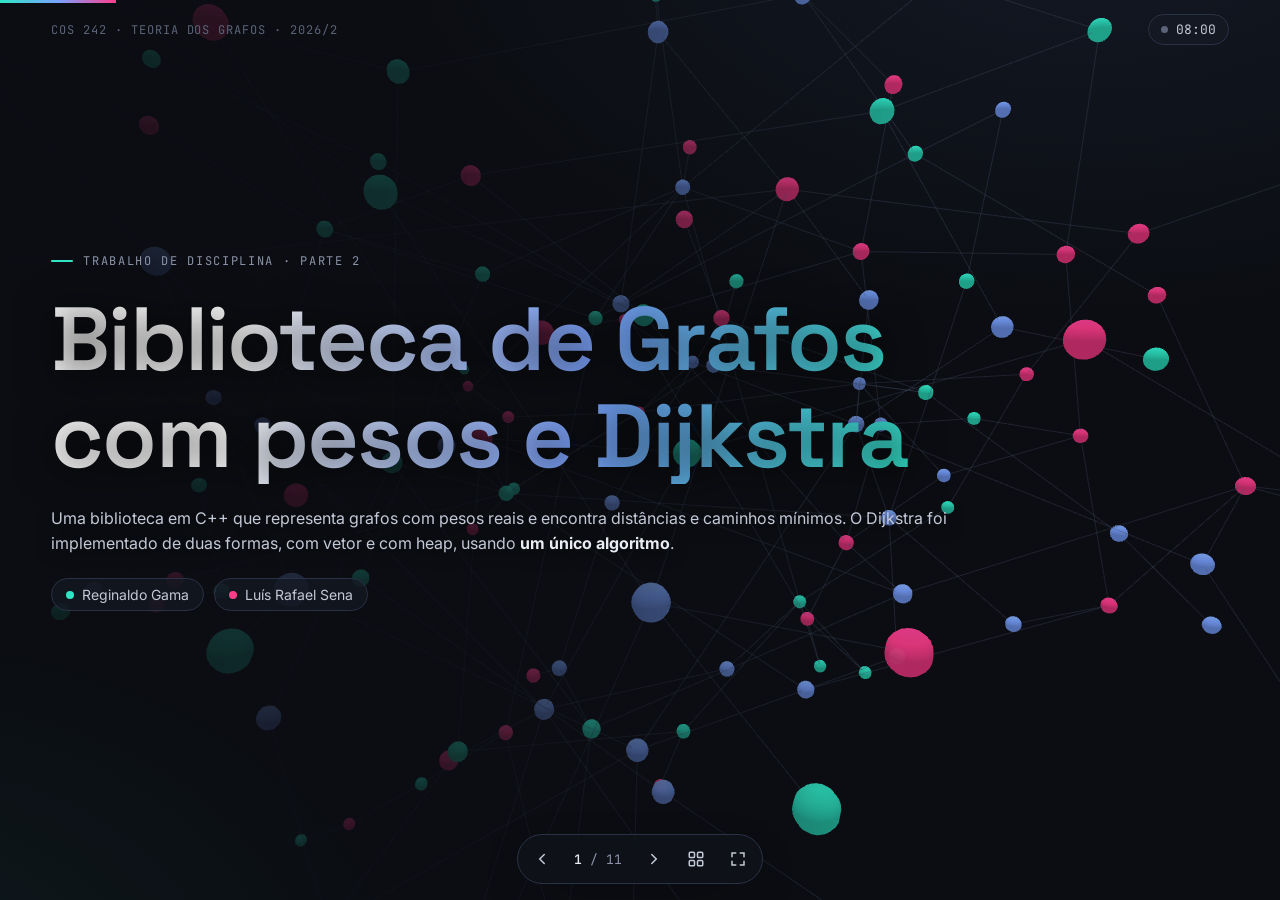
==== commit 91b4508b: "Publica tempos medidos na tabela de escala (W_7: 69,44 s) Co-Authored-By: Claude Opus 5.5 <noreply@a" ====
--- a/index.html
+++ b/index.html
@@ -64,7 +64,7 @@
         <span class="kicker">Complexidade nos grafos reais</span>
         <h2>Quando o vetor deixa de ser opção</h2>
         <p class="lead">Cada grafo do trabalho tem dois pontos: as operações do <b class="c-vec">vetor</b> (n²) e as do <b class="c-dij">heap</b> ((n+m)·log(n+m): sem o <i>decrease-key</i>, o heap pode guardar uma entrada por aresta).
-          Passe o mouse para ver a estimativa de tempo a <b>1 ns por operação</b>. Medido de verdade no W_3 (100 mil vértices, média de várias execuções): <b class="c-dij">0,16 s</b> com heap contra <b class="c-vec">40,7 s</b> com vetor, cerca de <b>260×</b>.</p>
+          Passe o mouse para ver o tempo medido do Dijkstra em cada grafo. Medido de verdade no W_3 (100 mil vértices, média de várias execuções): <b class="c-dij">0,16 s</b> com heap contra <b class="c-vec">40,7 s</b> com vetor, cerca de <b>260×</b>.</p>
       </div>
       <div class="slide-body grid-2-wide">
         <div class="card">
@@ -77,7 +77,7 @@
           <p class="note">Cada linha é um grafo do trabalho, do menor para o maior. Quanto mais longe o ponto amarelo fica do azul, mais o vetor perde.</p>
         </div>
         <div class="card">
-          <h3>Estimativa a 1 ns/op</h3>
+          <h3>Tempo medido do Dijkstra (mediana de 100 execuções)</h3>
           <div class="table-wrap"><table class="dtable theory-table"></table></div>
         </div>
       </div>
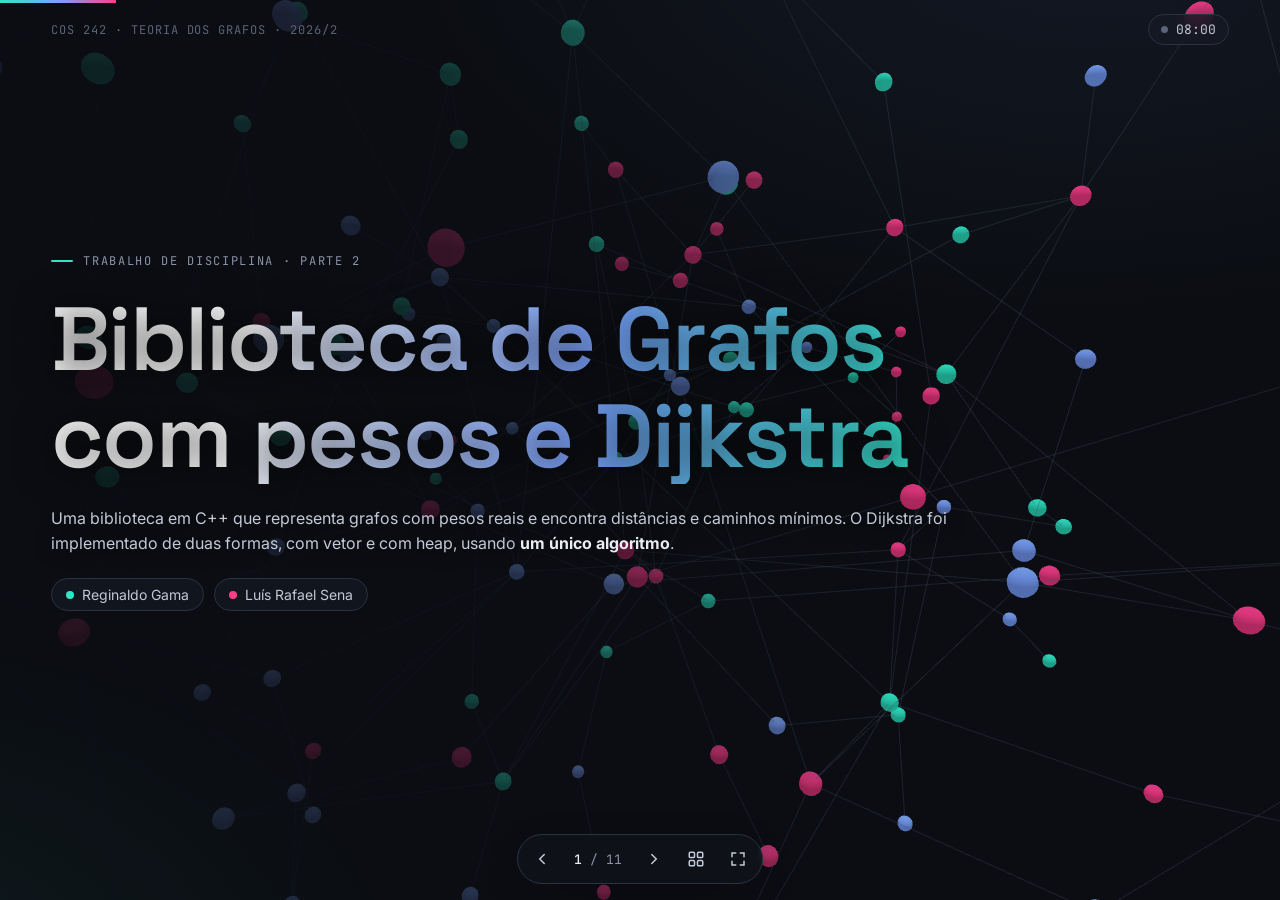
==== commit 48dfb6ba: "Versiona css/js para furar o cache do navegador Co-Authored-By: Claude Opus 5.5 <noreply@anthropic.c" ====
--- a/index.html
+++ b/index.html
@@ -7,8 +7,8 @@
   <link rel="preconnect" href="https://fonts.googleapis.com" />
   <link rel="preconnect" href="https://fonts.gstatic.com" crossorigin />
   <link href="https://fonts.googleapis.com/css2?family=Inter:wght@400;500;600&family=JetBrains+Mono:wght@400;500&family=Space+Grotesk:wght@500;600&display=swap" rel="stylesheet" />
-  <link rel="stylesheet" href="css/style.css" />
-  <link rel="stylesheet" href="css/scenes.css" />
+  <link rel="stylesheet" href="css/style.css?v=20261104" />
+  <link rel="stylesheet" href="css/scenes.css?v=20261104" />
   <script>window.__errs=[];addEventListener("error",function(e){__errs.push(String(e.message));document.documentElement.setAttribute("data-errs",__errs.join(" | "))});</script>
 </head>
 <body>
@@ -230,14 +230,14 @@
 
   <script src="js/vendor/d3.v7.min.js"></script>
   <script src="js/vendor/3d-force-graph.min.js"></script>
-  <script src="data/dados.js"></script>
-  <script src="data/dados3d.js"></script>
-  <script src="data/estudos.js"></script>
-  <script src="js/engine.js"></script>
-  <script src="js/graphview.js"></script>
-  <script src="js/widgets.js"></script>
-  <script src="js/charts.js"></script>
-  <script src="js/scenes.js"></script>
-  <script src="js/app.js"></script>
+  <script src="data/dados.js?v=20261104"></script>
+  <script src="data/dados3d.js?v=20261104"></script>
+  <script src="data/estudos.js?v=20261104"></script>
+  <script src="js/engine.js?v=20261104"></script>
+  <script src="js/graphview.js?v=20261104"></script>
+  <script src="js/widgets.js?v=20261104"></script>
+  <script src="js/charts.js?v=20261104"></script>
+  <script src="js/scenes.js?v=20261104"></script>
+  <script src="js/app.js?v=20261104"></script>
 </body>
 </html>
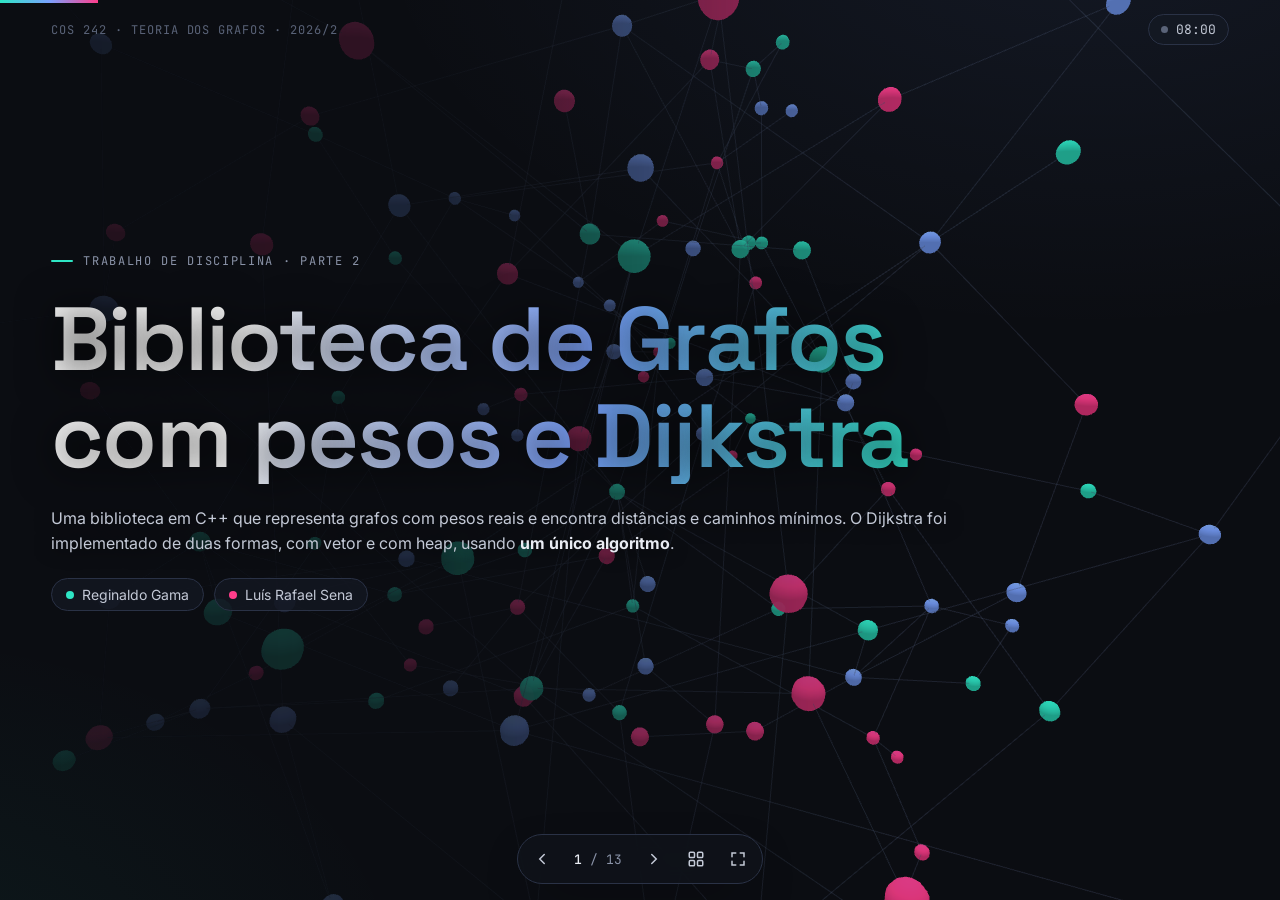
==== commit e5542a20: "Publica slides da curva de performance e da memória Co-Authored-By: Claude Opus 5.5 <noreply@anthrop" ====
--- a/index.html
+++ b/index.html
@@ -7,8 +7,8 @@
   <link rel="preconnect" href="https://fonts.googleapis.com" />
   <link rel="preconnect" href="https://fonts.gstatic.com" crossorigin />
   <link href="https://fonts.googleapis.com/css2?family=Inter:wght@400;500;600&family=JetBrains+Mono:wght@400;500&family=Space+Grotesk:wght@500;600&display=swap" rel="stylesheet" />
-  <link rel="stylesheet" href="css/style.css?v=20261104" />
-  <link rel="stylesheet" href="css/scenes.css?v=20261104" />
+  <link rel="stylesheet" href="css/style.css?v=20261104b" />
+  <link rel="stylesheet" href="css/scenes.css?v=20261104b" />
   <script>window.__errs=[];addEventListener("error",function(e){__errs.push(String(e.message));document.documentElement.setAttribute("data-errs",__errs.join(" | "))});</script>
 </head>
 <body>
@@ -119,6 +119,42 @@
           <div class="row"><select class="sel perf-graph"></select><h3 class="strip-title">as 100 execuções</h3></div>
           <div class="chart strip-chart" style="min-height:200px"></div>
           <div class="stats strip-stats"></div>
+        </div>
+      </div>
+    </section>
+
+    <!-- Curva de performance -->
+    <section class="slide" data-title="Curva de performance" data-init="curve" style="--accent:var(--bfs)">
+      <div class="slide-head">
+        <span class="kicker">Benchmarks · get_components() · 100 execuções por grafo</span>
+        <h2>Curva de performance</h2>
+        <p class="lead">Tempo de cada busca contra o tamanho do grafo (V + E), com os dois eixos em escala log. A linha cheia é a <b>média</b> e a tracejada é a <b>mediana</b> das 100 execuções registradas no JSON de cada grafo.
+          Os pontos cheios são grafos com pesos. Passe o mouse para ver os valores.</p>
+      </div>
+      <div class="slide-body">
+        <div class="card" style="flex:1">
+          <div class="row"><div class="legend curve-legend"></div><span class="spacer"></span>
+            <div class="seg curve-stat"><button data-s="ambas" class="on">média e mediana</button><button data-s="media">média</button><button data-s="mediana">mediana</button></div></div>
+          <div class="chart curve-chart"></div>
+        </div>
+      </div>
+    </section>
+
+    <!-- Memoria -->
+    <section class="slide" data-title="Memória" data-init="mem" style="--accent:var(--warn)">
+      <div class="slide-head">
+        <span class="kicker">Telemetria · RSS do processo antes e depois de get_components()</span>
+        <h2>Quanta memória cada grafo usou</h2>
+        <p class="lead">Valores medidos e gravados no JSON de cada grafo: o RSS do processo antes e depois de <code>get_components()</code> e a variação entre os dois.</p>
+      </div>
+      <div class="slide-body grid-2-wide">
+        <div class="card">
+          <div class="chart mem-chart"></div>
+          <p class="note">Losango cheio: grafo com pesos. Passe o mouse para ver o RSS antes, o RSS depois e a variação.</p>
+        </div>
+        <div class="card">
+          <h3>RSS em get_components()</h3>
+          <div class="table-wrap"><table class="dtable mem-table"></table></div>
         </div>
       </div>
     </section>
@@ -230,14 +266,14 @@
 
   <script src="js/vendor/d3.v7.min.js"></script>
   <script src="js/vendor/3d-force-graph.min.js"></script>
-  <script src="data/dados.js?v=20261104"></script>
-  <script src="data/dados3d.js?v=20261104"></script>
-  <script src="data/estudos.js?v=20261104"></script>
-  <script src="js/engine.js?v=20261104"></script>
-  <script src="js/graphview.js?v=20261104"></script>
-  <script src="js/widgets.js?v=20261104"></script>
-  <script src="js/charts.js?v=20261104"></script>
-  <script src="js/scenes.js?v=20261104"></script>
-  <script src="js/app.js?v=20261104"></script>
+  <script src="data/dados.js?v=20261104b"></script>
+  <script src="data/dados3d.js?v=20261104b"></script>
+  <script src="data/estudos.js?v=20261104b"></script>
+  <script src="js/engine.js?v=20261104b"></script>
+  <script src="js/graphview.js?v=20261104b"></script>
+  <script src="js/widgets.js?v=20261104b"></script>
+  <script src="js/charts.js?v=20261104b"></script>
+  <script src="js/scenes.js?v=20261104b"></script>
+  <script src="js/app.js?v=20261104b"></script>
 </body>
 </html>
